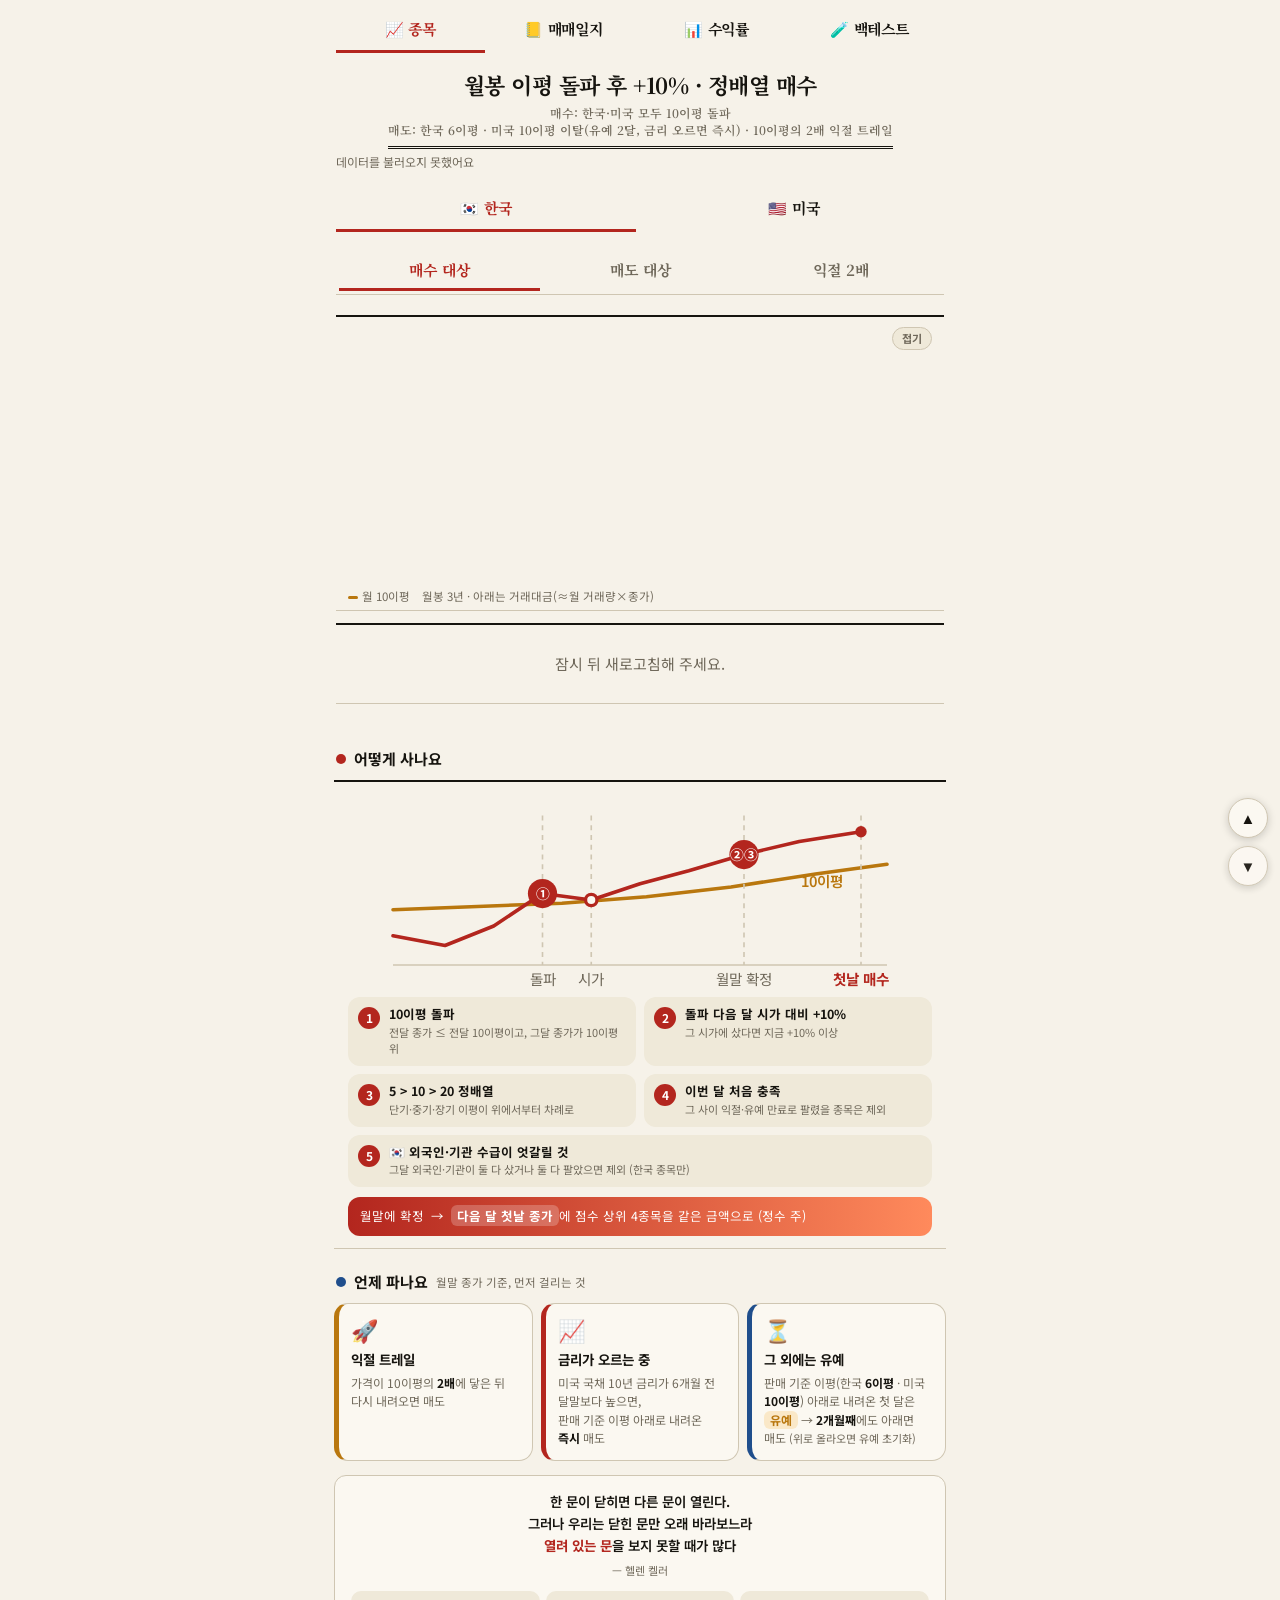
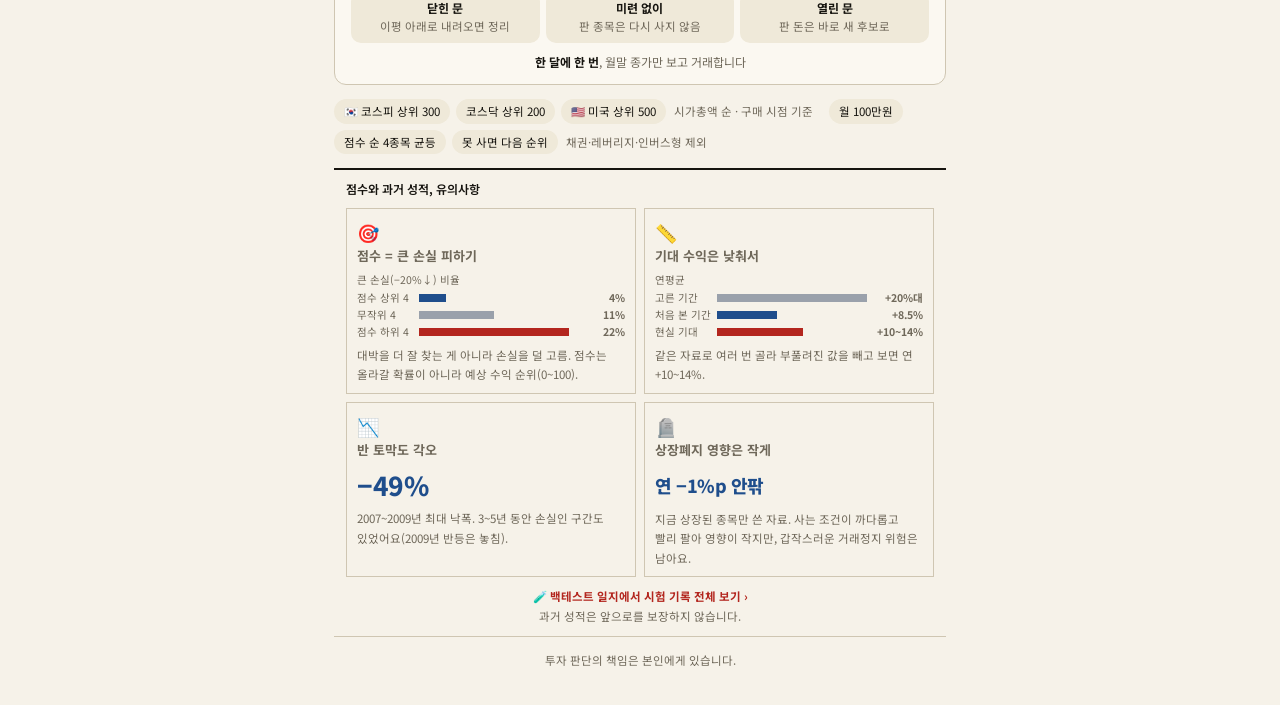
==== index.html @ d1744e48 "백테스트·일지 제목을 위 탭 줄과 아래 줄 사이 가운데로 Co-Authored-By: Claude Sonnet 5.5 <noreply@anthropic.com> Claude-Ses" ====
<!doctype html>
<html lang="ko">
<head>
<meta charset="utf-8">
<meta name="viewport" content="width=device-width,initial-scale=1">
<title>월봉 이평 돌파 후 +10%·정배열 매수 · 매수 10이평, 매도 한국 6이평/미국 10이평</title>
<meta name="description" content="한국·미국 주식: 월봉 10이평 돌파 후 돌파 다음 달 시가 대비 +10% 이상이고 5>10>20 정배열이면 매수, 판매 기준 이평(한국 6이평 · 미국 10이평) 아래 2개월째 매도">
<style>
:root{--ma:#f59e0b;--bg:#f6f7f9;--card:#fff;--fg:#1b1f24;--mut:#6b7280;--line:#e5e7eb;--seg:#e9ebef;--chip:#f0f1f3;--buy:#d9363e;--sell:#2563eb}
@media (prefers-color-scheme:dark){:root{--bg:#111418;--card:#1a1e24;--fg:#e8eaed;--mut:#9aa1ab;--line:#2a2f37;--seg:#22272e;--chip:#262b33;--buy:#ff6b6b;--sell:#6ea8ff}}
*{box-sizing:border-box}
body{margin:0;background:var(--bg);color:var(--fg);font:15px/1.45 -apple-system,"Apple SD Gothic Neo","Noto Sans KR","Malgun Gothic",sans-serif}
main{max-width:640px;margin:0 auto}
header{padding:16px 16px 8px}
h1{font-size:20px;margin:0}
.sub{color:var(--mut);font-size:12.5px;margin-top:4px}
.tabs{display:flex;gap:8px;padding:8px 16px}
.tab{flex:1;padding:10px;border:1px solid var(--line);background:var(--card);color:var(--fg);border-radius:10px;font:inherit;font-weight:600;cursor:pointer}
.tab.on{background:var(--fg);color:var(--bg);border-color:var(--fg)}
.navtabs{padding:8px 16px 0}.navtabs .tab{display:block;text-align:center;text-decoration:none}
.seg{display:flex;margin:8px 16px;background:var(--seg);border-radius:10px;padding:3px}
.seg button{flex:1;padding:8px;border:0;background:none;border-radius:8px;font:inherit;font-weight:600;color:var(--mut);cursor:pointer}
.seg button.on{background:var(--card)}
.seg button.on.b{color:var(--buy)}.seg button.on.s{color:var(--sell)}.seg button.on.t{color:#7c3aed}
.list{margin:8px 16px 16px;background:var(--card);border-radius:12px;overflow:hidden;border:1px solid var(--line)}
.row{display:grid;grid-template-columns:28px 1fr auto;gap:8px;padding:11px 12px;border-top:1px solid var(--line);align-items:center}
.score{display:inline-flex;align-items:center;justify-content:center;width:36px;height:36px;border-radius:50%;font-size:12px;font-weight:700;background:var(--chip);color:var(--mut)}
.score.hi,.score.md{background:var(--chip);color:var(--mut)}
.row:first-child{border-top:0}
.rk{color:var(--mut);font-size:13px;text-align:right}
.nm{font-weight:600;word-break:keep-all}
.cd{color:var(--mut);font-size:12px;font-weight:400;margin-left:4px}
.meta{color:var(--mut);font-size:12.5px}
.tag{font-size:11px;padding:1px 6px;border-radius:6px;background:var(--chip);color:var(--mut);margin-left:4px;font-weight:600}
.r{text-align:right;white-space:nowrap;display:flex;align-items:center;justify-content:flex-end;gap:10px}.r-v{text-align:right}     /* 가격·10이평 오른쪽에 점수 */
.px{font-weight:600}
.gap.b{color:var(--buy)}.gap.s{color:var(--sell)}
.msg{padding:28px 16px;text-align:center;color:var(--mut)}
.chartbox{position:sticky;top:0;z-index:5;background:var(--bg);padding:8px 16px 4px}
.chart{background:var(--card);border:1px solid var(--line);border-radius:12px;padding:10px 10px 6px}
.ch-h{display:flex;justify-content:space-between;align-items:baseline;gap:8px;padding:0 2px 6px}
.ch-n{font-weight:700;overflow:hidden;text-overflow:ellipsis;white-space:nowrap}
.ch-p{white-space:nowrap;font-weight:600}
.fold-b{font:inherit;font-size:11px;font-weight:700;color:var(--mut);background:var(--chip);border:1px solid var(--line);border-radius:999px;padding:2px 9px;cursor:pointer;white-space:nowrap;flex:none;align-self:center;line-height:1.5}
.chart.folded>:not(.ch-h){display:none!important}
.ch-l{display:flex;flex-wrap:wrap;gap:2px 12px;font-size:11.5px;color:var(--mut);padding:2px 2px 0}
.ch-l span{white-space:nowrap}
.ch-l i{display:inline-block;width:10px;height:3px;border-radius:2px;vertical-align:middle;margin-right:4px}
canvas{display:block;width:100%;height:230px}
#ctip{position:fixed;z-index:300;display:none;pointer-events:none;background:var(--card);color:var(--fg);border:1px solid var(--line);border-radius:10px;padding:8px 10px;font-size:12px;box-shadow:0 4px 16px rgba(0,0,0,.25);font-variant-numeric:tabular-nums}
#ctip table{border-collapse:collapse;margin-top:4px}
.cinfo{display:none;margin-top:6px;padding:6px 10px;background:var(--card);color:var(--fg);border:1px solid var(--line);border-radius:10px;font-size:12px;font-variant-numeric:tabular-nums}
.cinfo .ci-h{margin-bottom:3px}
.cinfo .ci-g{display:grid;grid-template-columns:1fr 1fr;gap:2px 14px}
.cinfo .ci-g>div{display:flex;justify-content:space-between;gap:6px;white-space:nowrap}
.cinfo .ci-g>div>span:first-child{color:var(--mut)}
#ctip td{padding:1px 0}
#ctip td:first-child{color:var(--mut);padding-right:14px}
#ctip td+td{text-align:right;padding-left:10px;white-space:nowrap}
.row{cursor:pointer}
.row.sel{background:var(--chip)}
footer{padding:0 16px 28px;color:var(--mut);font-size:12px;line-height:1.6}
a{color:inherit}

.jlink{display:flex;align-items:center;justify-content:space-between;margin:2px 0 12px;padding:11px 14px;border-radius:12px;background:var(--card);border:1px solid var(--line);font-weight:700;font-size:14px;text-decoration:none;color:var(--fg)}
.jlink:hover{background:var(--chip)}
.tag.yu{background:#fef3c7;color:#92400e}
@media(prefers-color-scheme:dark){.tag.yu{background:#3d2800;color:#fbbf24}}
/* 점수 설명(나무) */
.score{cursor:pointer}
#sc-modal{position:fixed;inset:0;background:rgba(0,0,0,.45);z-index:100;display:none;align-items:flex-end;justify-content:center}
#sc-modal.open{display:flex}
#sc-box{background:var(--card);border-radius:16px 16px 0 0;padding:18px 16px 30px;width:100%;max-width:680px;max-height:86vh;overflow-y:auto;color:var(--fg)}
#sc-box h2{margin:0 0 4px;font-size:16px}
.sc-sub{font-size:12px;color:var(--mut);margin-bottom:12px;line-height:1.5}
.tr-root{display:flex;align-items:center;gap:10px;padding:10px 12px;border-radius:10px;background:var(--chip);font-weight:700;font-size:14px}
.tr-root .big{font-size:22px}
.tr-kids{margin:0 0 0 14px;padding-left:12px;border-left:2px solid var(--line)}
.tr-node{position:relative;margin-top:8px}
.tr-node::before{content:"";position:absolute;left:-12px;top:18px;width:10px;border-top:2px solid var(--line)}
.tr-g>summary{list-style:none;display:grid;grid-template-columns:1fr 64px 62px;gap:8px;align-items:center;padding:8px 10px;border:1px solid var(--line);border-radius:9px;cursor:pointer;font-size:13px;font-weight:700}
.tr-g>summary::-webkit-details-marker{display:none}
.tr-g>summary .nm2{display:flex;align-items:center;min-width:0}
.tr-g>summary .nm2::before{content:"▸";margin-right:6px;color:var(--mut);flex:none}
.tr-g[open]>summary .nm2::before{content:"▾"}
.tr-base{display:grid;grid-template-columns:1fr auto;gap:8px;padding:8px 10px;border:1px dashed var(--line);border-radius:9px;font-size:13px}
.tr-f{display:grid;grid-template-columns:1fr 64px 62px;gap:8px;align-items:center;padding:5px 4px;font-size:12px}
.tr-f .fd{color:var(--mut);font-size:11px;grid-column:1/2}
.tr-f .fn{font-weight:600}
.tr-bar{height:8px;background:var(--chip);border-radius:4px;position:relative}
.tr-bar i{position:absolute;top:0;height:8px;border-radius:4px}
.tr-bar i.pos{background:var(--buy);left:50%}
.tr-bar i.neg{background:var(--sell);right:50%}
.tr-v{text-align:right;font-variant-numeric:tabular-nums;font-weight:700}
.tr-v.p{color:var(--buy)}.tr-v.n{color:var(--sell)}
.sc-note{font-size:11px;color:var(--mut);margin-top:14px;line-height:1.6}
#hint{font-size:12px;color:var(--mut);margin:0 6px 12px;line-height:1.5}

.inf{padding:6px 14px 34px}
.inf-h{font-size:15px;margin:22px 2px 10px;display:flex;align-items:center;gap:8px}
.inf-h em{font-style:normal;font-weight:400;font-size:11.5px;color:var(--mut)}
.inf-h .dot{width:10px;height:10px;border-radius:50%;display:inline-block}
.inf-h .dot.d1{background:var(--buy)}.inf-h .dot.d2{background:var(--sell)}
.inf-card{background:var(--card);border:1px solid var(--line);border-radius:16px;padding:14px 14px 12px}
.inf-svg{width:100%;max-width:520px;height:auto;display:block;margin:0 auto 6px}
.inf-svg .ax{stroke:var(--line);stroke-width:1}
.inf-svg .gd{stroke:var(--line);stroke-width:1;stroke-dasharray:3 3}
.inf-svg .ma{fill:none;stroke:var(--ma);stroke-width:2.2;stroke-linecap:round}
.inf-svg .px{fill:none;stroke:var(--buy);stroke-width:2.2;stroke-linecap:round;stroke-linejoin:round}
.inf-svg .mk{fill:var(--buy)}.inf-svg .mt{fill:#fff;font-size:8.5px;text-anchor:middle;font-weight:700}
.inf-svg .dt{fill:var(--card);stroke:var(--buy);stroke-width:2}.inf-svg .by{fill:var(--buy)}
.inf-svg .lb{fill:var(--mut);font-size:9px;text-anchor:middle}.inf-svg .lb.by2{fill:var(--buy);font-weight:700}
.inf-svg .lm{fill:var(--ma);font-size:9px;text-anchor:middle;font-weight:600}
.inf-steps{display:grid;grid-template-columns:minmax(0,1fr) minmax(0,1fr);gap:8px;margin-top:6px}
.inf-steps .inf-st{display:flex;gap:9px;align-items:flex-start;background:var(--chip);border-radius:12px;padding:9px 10px}
.inf-steps .inf-st b{flex:none;width:22px;height:22px;border-radius:50%;background:var(--buy);color:#fff;font-size:12px;display:flex;align-items:center;justify-content:center;margin-top:1px}
.inf-steps .inf-st strong{display:block;font-size:12.5px;line-height:1.35}
.inf-steps .inf-st span{display:block;font-size:11px;color:var(--mut);line-height:1.45;margin-top:2px}
.inf-go{margin-top:10px;background:linear-gradient(90deg,var(--buy),#ff8a5c);color:#fff;border-radius:12px;padding:10px 12px;font-size:12.5px;line-height:1.5}
.inf-go i{font-style:normal;margin:0 3px}.inf-go b{background:rgba(255,255,255,.22);border-radius:6px;padding:1px 6px}
.inf-sell{display:grid;grid-template-columns:minmax(0,1fr);gap:8px}
.inf-sell>*,.inf-steps>*{min-width:0}
.inf-sell .inf-sc{background:var(--card);border:1px solid var(--line);border-left-width:5px;border-radius:14px;padding:10px 12px 11px 12px;position:relative}
.inf-sell .inf-sc.c1{border-left-color:var(--ma)}.inf-sell .inf-sc.c2{border-left-color:var(--buy)}.inf-sell .inf-sc.c3{border-left-color:var(--sell)}
.inf-sell .inf-ic{position:absolute;right:12px;top:8px;font-size:22px;opacity:.9}
.inf-sell strong{font-size:13.5px}.inf-sell p{margin:4px 30px 0 0;font-size:12px;color:var(--mut);line-height:1.55}
.inf-sell p b{color:var(--fg)}.inf-sell small{font-size:11px}
.inf-y{display:inline-block;background:rgba(245,158,11,.18);color:var(--ma);border-radius:6px;padding:0 6px;font-weight:700}
.inf-chips{display:flex;flex-wrap:wrap;gap:6px;margin-top:14px}
.inf-chips span{background:var(--chip);border-radius:999px;padding:4px 10px;font-size:11.5px}
.inf-chips span.mut{background:none;color:var(--mut);padding-left:2px}
.inf-note{margin-top:14px;background:var(--card);border:1px solid var(--line);border-radius:12px;padding:10px 12px;font-size:12px;color:var(--mut)}
.nt-g{display:grid;grid-template-columns:repeat(2,minmax(0,1fr));gap:8px;margin-top:10px}
.nt-c{background:var(--bg);border:1px solid var(--line);padding:10px 10px 8px}
.nt-c strong{display:block;font-size:13px;margin:2px 0 6px}.nt-i{font-size:18px}
.nt-c p{margin:6px 0 0 !important;font-size:11px !important;line-height:1.55 !important;color:var(--mut)}
.nt-b span{display:block;font-size:10.5px;color:var(--mut);margin-bottom:3px}
.nt-r{display:grid;grid-template-columns:58px 1fr 52px;gap:4px;align-items:center;font-size:10.5px;margin:2px 0}
.nt-r em{font-style:normal;color:var(--mut);white-space:nowrap;overflow:hidden;text-overflow:ellipsis}.nt-r i{display:block;height:8px}.nt-r b{text-align:right;font-variant-numeric:tabular-nums;white-space:nowrap}
.nt-big{font-size:26px;font-weight:800;color:var(--sell);letter-spacing:-.5px;font-variant-numeric:tabular-nums}.nt-big.sm{font-size:18px;padding:6px 0}
.nt-f{text-align:center;font-size:11.5px !important;margin-top:10px !important}.nt-f a{color:var(--acc);font-weight:700;text-decoration:none}
@media(max-width:360px){.nt-g{grid-template-columns:minmax(0,1fr)}}
.inf-note .nt-h{font-weight:600;color:var(--fg)}.inf-note p{margin:8px 0 0;line-height:1.6}
.inf-foot{text-align:center;font-size:11.5px;color:var(--mut);margin:14px 0 0}
@media(min-width:560px){.inf-sell{grid-template-columns:repeat(3,minmax(0,1fr))}.inf-sell .inf-sc{padding-bottom:12px}.inf-sell .inf-ic{position:static;margin-bottom:2px;display:block}.inf-sell p{margin-right:0}}
.dq{margin:14px 0 4px;padding:14px 16px;border:1px solid var(--line);border-radius:12px;background:var(--card)}
.dq q{display:block;quotes:none;font-size:13.5px;line-height:1.65;color:var(--fg);font-weight:600;text-align:center;word-break:keep-all}
.dq q b{color:var(--buy)}
.dq .by{display:block;text-align:center;font-size:11px;color:var(--mut);margin-top:6px}
.dq .pts{display:grid;grid-template-columns:1fr 1fr 1fr;gap:6px;margin-top:12px}
.dq .pt{background:var(--chip);border-radius:10px;padding:8px 6px;text-align:center;font-size:11.5px;color:var(--mut);line-height:1.45}
.dq .pt b{display:block;color:var(--fg);font-size:12px;margin-bottom:2px}
.dq .mo{margin-top:10px;text-align:center;font-size:12px;color:var(--mut)}
.dq .mo b{color:var(--fg)}
</style>
<link rel="stylesheet" href="theme.css?v=1127k">
</head>
<body>
<main>
  <div class="tabs navtabs"><a class="tab on" href="index.html">📈 종목</a><a class="tab" id="tj" href="journal.html#log">📒 매매일지</a><a class="tab" id="tr" href="journal.html#ret">📊 수익률</a><a class="tab" href="backtest.html">🧪 백테스트</a></div>
  <header>
    <h1 class="one">월봉 이평 돌파 후 +10% · 정배열 매수<small style="display:block;white-space:normal;overflow-wrap:anywhere;font-size:12px;font-weight:600;color:var(--mut);margin-top:3px;letter-spacing:0">매수: 한국·미국 모두 10이평 돌파<br>매도: 한국 6이평 · 미국 10이평 이탈(유예 2달, 금리 오르면 즉시) · 10이평의 2배 익절 트레일</small></h1>
    <div class="sub" id="upd">불러오는 중…</div>
  </header>
  <div class="tabs">
    <button class="tab on" data-m="KR">🇰🇷 한국</button>
    <button class="tab" data-m="US">🇺🇸 미국</button>
  </div>
  <div class="seg">
    <button class="on b" data-s="매수" id="sb">매수 대상</button>
    <button data-s="매도" id="ss">매도 대상</button>
    <button data-s="익절" id="st">익절 2배</button>
  </div>
  <div class="hint" id="hint"></div>
  <div class="chartbox"><div class="chart">
    <div class="ch-h"><div class="ch-n" id="cn">&nbsp;</div><div class="ch-p" id="cp"></div><button type="button" class="fold-b" id="fold-b">접기</button></div>
    <canvas id="cv"></canvas>
    <div class="ch-l"><span><i style="background:var(--ma)"></i><span id="ma-lg">월 10이평</span></span><span id="ma-lg6" hidden><i style="background:#0ea5a4"></i>월 6이평(한국 판매 기준)</span><span>월봉 3년 · 아래는 거래대금(≈월 거래량×종가)</span></div>
  </div></div>
  <div class="list" id="L"><div class="msg">불러오는 중…</div></div>
  <section class="inf">
    <h2 class="inf-h"><span class="dot d1"></span>어떻게 사나요</h2>
    <div class="inf-card">
      <svg class="inf-svg" viewBox="0 0 320 120" role="img" aria-label="돌파 후 +10% 정배열 매수 예시 그림">
        <line x1="8" y1="104" x2="312" y2="104" class="ax"/>
        <polyline class="ma" points="8,70 60,68 112,66 164,62 216,56 268,48 312,42"/>
        <polyline class="px" points="8,86 40,92 70,80 100,60 130,64 160,54 190,46 224,36 258,28 296,22"/>
        <line x1="100" y1="12" x2="100" y2="104" class="gd"/><line x1="130" y1="12" x2="130" y2="104" class="gd"/><line x1="224" y1="12" x2="224" y2="104" class="gd"/><line x1="296" y1="12" x2="296" y2="104" class="gd"/>
        <circle cx="100" cy="60" r="9" class="mk"/><text x="100" y="63.5" class="mt">①</text>
        <circle cx="130" cy="64" r="3.5" class="dt"/><text x="130" y="116" class="lb">시가</text>
        <circle cx="224" cy="36" r="9" class="mk"/><text x="224" y="39.5" class="mt">②③</text>
        <circle cx="296" cy="22" r="3.5" class="by"/><text x="296" y="116" class="lb by2">첫날 매수</text>
        <text x="100" y="116" class="lb">돌파</text><text x="224" y="116" class="lb">월말 확정</text>
        <text x="272" y="56" class="lm">10이평</text>
      </svg>
      <div class="inf-steps">
        <div class="inf-st"><b>1</b><div><strong>10이평 돌파</strong><span>전달 종가 ≤ 전달 10이평이고, 그달 종가가 10이평 위</span></div></div>
        <div class="inf-st"><b>2</b><div><strong>돌파 다음 달 시가 대비 +10%</strong><span>그 시가에 샀다면 지금 +10% 이상</span></div></div>
        <div class="inf-st"><b>3</b><div><strong>5 &gt; 10 &gt; 20 정배열</strong><span>단기·중기·장기 이평이 위에서부터 차례로</span></div></div>
        <div class="inf-st"><b>4</b><div><strong>이번 달 처음 충족</strong><span>그 사이 익절·유예 만료로 팔렸을 종목은 제외</span></div></div>
        <div class="inf-st" style="grid-column:1/-1"><b>5</b><div><strong>🇰🇷 외국인·기관 수급이 엇갈릴 것</strong><span>그달 외국인·기관이 둘 다 샀거나 둘 다 팔았으면 제외 (한국 종목만)</span></div></div>
      </div>
      <div class="inf-go">월말에 확정 <i>→</i> <b>다음 달 첫날 종가</b>에 점수 상위 4종목을 같은 금액으로 (정수 주)</div>
    </div>
    <h2 class="inf-h"><span class="dot d2"></span>언제 파나요 <em>월말 종가 기준, 먼저 걸리는 것</em></h2>
    <div class="inf-sell">
      <div class="inf-sc c1"><div class="inf-ic">🚀</div><strong>익절 트레일</strong><p>가격이 10이평의 <b>2배</b>에 닿은 뒤 다시 내려오면 매도</p></div>
      <div class="inf-sc c2"><div class="inf-ic">📈</div><strong>금리가 오르는 중</strong><p>미국 국채 10년 금리가 6개월 전 달말보다 높으면,<br>판매 기준 이평 아래로 내려온 <b>즉시</b> 매도</p></div>
      <div class="inf-sc c3"><div class="inf-ic">⏳</div><strong>그 외에는 유예</strong><p>판매 기준 이평(한국 <b>6이평</b> · 미국 <b>10이평</b>) 아래로 내려온 첫 달은 <span class="inf-y">유예</span> → <b>2개월째</b>에도 아래면 매도 <small>(위로 올라오면 유예 초기화)</small></p></div>
    </div>
    <div class="dq"><q>한 문이 닫히면 다른 문이 열린다.<br>그러나 우리는 닫힌 문만 오래 바라보느라<br><b>열려 있는 문</b>을 보지 못할 때가 많다</q><span class="by">— 헬렌 켈러</span>
      <div class="pts"><div class="pt"><b>닫힌 문</b>이평 아래로 내려오면 정리</div><div class="pt"><b>미련 없이</b>판 종목은 다시 사지 않음</div><div class="pt"><b>열린 문</b>판 돈은 바로 새 후보로</div></div>
      <div class="mo"><b>한 달에 한 번</b>, 월말 종가만 보고 거래합니다</div></div>
    <div class="inf-chips">
      <span>🇰🇷 코스피 상위 300</span><span>코스닥 상위 200</span><span>🇺🇸 미국 상위 500</span><span class="mut">시가총액 순 · 구매 시점 기준</span>
      <span>월 100만원</span><span>점수 순 4종목 균등</span><span>못 사면 다음 순위</span><span class="mut">채권·레버리지·인버스형 제외</span>
    </div>
    <div class="inf-note"><div class="nt-h">점수와 과거 성적, 유의사항</div>
      <div class="nt-g">
        <div class="nt-c"><div class="nt-i">🎯</div><strong>점수 = 큰 손실 피하기</strong>
          <div class="nt-b"><span>큰 손실(−20%↓) 비율</span><div class="nt-r"><em>점수 상위 4</em><i style="width:18%;background:var(--sell)"></i><b>4%</b></div><div class="nt-r"><em>무작위 4</em><i style="width:50%;background:#9aa1ab"></i><b>11%</b></div><div class="nt-r"><em>점수 하위 4</em><i style="width:100%;background:var(--buy)"></i><b>22%</b></div></div>
          <p>대박을 더 잘 찾는 게 아니라 손실을 덜 고름. 점수는 올라갈 확률이 아니라 예상 수익 순위(0~100).</p></div>
        <div class="nt-c"><div class="nt-i">📏</div><strong>기대 수익은 낮춰서</strong>
          <div class="nt-b"><span>연평균</span><div class="nt-r"><em>고른 기간</em><i style="width:100%;background:#9aa1ab"></i><b>+20%대</b></div><div class="nt-r"><em>처음 본 기간</em><i style="width:40%;background:var(--sell)"></i><b>+8.5%</b></div><div class="nt-r"><em>현실 기대</em><i style="width:57%;background:var(--acc)"></i><b>+10~14%</b></div></div>
          <p>같은 자료로 여러 번 골라 부풀려진 값을 빼고 보면 연 +10~14%.</p></div>
        <div class="nt-c"><div class="nt-i">📉</div><strong>반 토막도 각오</strong>
          <div class="nt-big">−49%</div>
          <p>2007~2009년 최대 낙폭. 3~5년 동안 손실인 구간도 있었어요(2009년 반등은 놓침).</p></div>
        <div class="nt-c"><div class="nt-i">🪦</div><strong>상장폐지 영향은 작게</strong>
          <div class="nt-big sm">연 −1%p 안팎</div>
          <p>지금 상장된 종목만 쓴 자료. 사는 조건이 까다롭고 빨리 팔아 영향이 작지만, 갑작스러운 거래정지 위험은 남아요.</p></div>
      </div>
      <p class="nt-f"><a href="backtest.html">🧪 백테스트 일지에서 시험 기록 전체 보기 ›</a><br>과거 성적은 앞으로를 보장하지 않습니다.</p>
    </div>
    <p class="inf-foot">투자 판단의 책임은 본인에게 있습니다.</p>
  </section>
</main>
<div id="sc-modal"><div id="sc-box"><div id="sc-body"></div></div></div>
<script>
var API = 'https://script.google.com/macros/s/AKfycbwneUZ409vUCsLONb7sBwv7zeVeo0CGtxXfMsou-bAm6OOW4q4l1RGzQ89ZKVHQ2jyS/exec';
var DATA = null, M = 'KR', S = '매수', SEL = null, LIST = [];
try { if (/[?&]x=1(&|$)/.test(location.search)) localStorage.setItem('jx', '1'); else if (/[?&]x=0(&|$)/.test(location.search)) localStorage.removeItem('jx'); if (localStorage.getItem('jx') === '1') { document.getElementById('tj').href = 'journal.html?x=1#log'; document.getElementById('tr').href = 'journal.html?x=1#ret'; } } catch (e) {}
try { M = localStorage.getItem('m') || 'KR'; S = localStorage.getItem('s') || '매수'; } catch (e) {}

function esc(s) { return String(s).replace(/[&<>"]/g, function (c) { return { '&': '&amp;', '<': '&lt;', '>': '&gt;', '"': '&quot;' }[c]; }); }
function cap(r) {
  var c = +r['시총'];
  if (r['시총단위'] === '억원') return c >= 10000 ? (c / 10000).toFixed(1) + '조' : c.toLocaleString() + '억';
  return c >= 10000 ? (c / 10000).toFixed(2) + '조$' : c.toLocaleString() + '억$';
}
function px(r, kr) { return kr ? Math.round(r['최근종가']).toLocaleString() + '원' : '$' + (+r['최근종가']).toLocaleString('en-US', { minimumFractionDigits: 2, maximumFractionDigits: 2 }); }

function render() {
  document.querySelectorAll('.tab[data-m]').forEach(function (t) { t.classList.toggle('on', t.dataset.m === M); });
  var sb = document.getElementById('sb'), ss = document.getElementById('ss'), st = document.getElementById('st');
  sb.className = S === '매수' ? 'on b' : ''; ss.className = S === '매도' ? 'on s' : ''; st.className = S === '익절' ? 'on t' : '';
  if (!DATA) return;
  var kr = M === 'KR';
  var rows = DATA.rows.filter(function (r) { return kr ? r['시장'] !== 'US' : r['시장'] === 'US'; });
  var nb = 0, ns = 0, ny = 0, nt = 0;
  rows.forEach(function (r) { if (r['신호'] === '확인') nb++; else if (r['신호'] === '매도') ns++; else if (r['신호'] === '유예') ny++; else if (r['신호'] === '익절') nt++; });
  document.getElementById('hint').textContent = S === '매수'
    ? '월봉 10이평을 돌파한 뒤, 돌파 다음 달 시가보다 +10% 이상 올랐고 5>10>20 이평 정배열인 종목(이번 달 처음 조건을 채운 종목, 점수 높은 순). 이번 달 말에 확정되면 다음 달 첫날 종가에 삽니다.'
    : S === '익절'
    ? '월봉 종가가 10이평의 2배 이상까지 오른 종목(도달)과, 직전 달 2배 선 위에 있다가 이번 달 그 아래로 내려온 종목(하락). 산 종목이 2배 선에 한 번 닿은 뒤 처음 그 선 아래로 내려오면 월말에 익절 매도합니다(보유 기준 규칙을 시장 전체에 적용한 목록).'
    : '판매 기준 이평(한국 6이평 · 미국 10이평) 아래로 내려온 뒤 2개월째에도 아래면 매도(국채 10년 금리가 오르는 중이면 내려온 즉시 매도). 첫 달은 유예.';
  sb.textContent = '매수 대상 ' + nb; ss.textContent = '매도 대상 ' + ns + (ny ? ' · 유예 ' + ny : ''); st.textContent = '익절 2배 ' + nt;
  var day = '';
  rows.forEach(function (r) { if (String(r['기준일']) > day) day = String(r['기준일']); });
  document.getElementById('upd').textContent =
    (day ? '기준: ' + day + ' 종가' + (kr ? '' : ' (미국)') + ' · ' : '') + '매일 자동 갱신';
  var sel = rows.filter(function (r) { return (S === '매수' && r['신호'] === '확인') || (S === '매도' && (r['신호'] === '매도' || r['신호'] === '유예')) || (S === '익절' && r['신호'] === '익절'); })
                .sort(function (a, b) {
                  if (S === '익절') {                                                          // 하락(이번 달 말 익절 매도) 먼저, 그다음 10이평 대비 배율 큰 순
                    var ta = a['익절상태'] === '하락' ? 0 : 1, tb = b['익절상태'] === '하락' ? 0 : 1;
                    return ta !== tb ? ta - tb : (+b['배율']) - (+a['배율']);
                  }
                  if (S === '매수') {
                    var sa = a['점수'] != null && a['점수'] !== '' ? +a['점수'] : -1;
                    var sb = b['점수'] != null && b['점수'] !== '' ? +b['점수'] : -1;
                    return sb !== sa ? sb - sa : b['시총'] - a['시총'];
                  }
                  var ya = a['신호'] === '유예' ? 1 : 0, yb = b['신호'] === '유예' ? 1 : 0;
                  return ya !== yb ? ya - yb : b['시총'] - a['시총'];
                });
  var cls = S === '매수' ? 'b' : S === '익절' ? 'b' : 's';
  var h = sel.map(function (r, i) {
    var xs = (S === '매도' && +r['판매이평'] > 0), g = (r['최근종가'] / (xs ? r['판매이평'] : r['10이평']) - 1) * 100, gl = xs ? (r['시장'] === 'US' ? '10이평 ' : '6이평 ') : '10이평 ';   // 매도·유예 행은 판매 기준 이평(한국 6·미국 10) 대비
    var mk = r['시장'] === 'KOSPI' ? '코스피 · ' : r['시장'] === 'KOSDAQ' ? '코스닥 · ' : '';
    var tag = (r['종류'] && r['종류'] !== 'stock' ? '<span class="tag">' + esc(String(r['종류']).toUpperCase()) + '</span>' : '') +
              (r['신호'] === '유예' ? '<span class="tag yu">유예 1개월째</span>' : '') +
              (r['신호'] === '익절' ? (r['익절상태'] === '하락' ? '<span class="tag yu">2배 선 아래로 하락 · 이번 달 말 익절 매도</span>' : '<span class="tag">2배 도달 · 트레일 중</span>') : '') +
              (r['신호'] === '확인' && r['돌파월'] ? '<span class="tag">' + String(r['돌파월']).slice(0, 4) + '-' + String(r['돌파월']).slice(4) + ' 돌파</span>' : '');
    var sc = r['점수'] != null && r['점수'] !== '' ? +r['점수'] : null;
    var scHtml = S === '매수' && sc != null ? '<span class="score ' + (sc >= 70 ? 'hi' : sc >= 40 ? 'md' : '') + '">' + sc + '</span>' : '';
    return '<div class="row' + (SEL && SEL['코드'] === r['코드'] && SEL['시장'] === r['시장'] ? ' sel' : '') + '" data-i="' + i + '"><div class="rk">' + (i + 1) + '</div><div>' +
      '<div class="nm">' + esc(r['이름']) + '<span class="cd">' + esc(r['코드']) + '</span>' + tag + '</div>' +
      '<div class="meta">' + mk + '시총 ' + cap(r) + '</div></div>' +
      '<div class="r"><div class="r-v"><div class="px">' + px(r, kr) + '</div>' +
      '<div class="meta gap ' + cls + '">' + (S === '익절' ? '10이평의 ×' + (+r['배율']).toFixed(2) + (r['익절상태'] === '하락' ? ' (직전 달)' : '') : gl + (g > 0 ? '+' : '') + g.toFixed(1) + '%') + '</div></div>' + scHtml + '</div></div>';
  }).join('');
  LIST = sel;
  if (!SEL || !sel.some(function (r) { return r['코드'] === SEL['코드'] && r['시장'] === SEL['시장']; })) {
    SEL = sel[0] || null;
    h = h.replace('class="row" data-i="0"', 'class="row sel" data-i="0"');
  }
  document.getElementById('L').innerHTML = h || '<div class="msg">' + (S === '매수' ? '지금은 매수 조건(돌파 후 +10% · 정배열)을 채운 종목이 없어요.' : S === '익절' ? '지금은 10이평의 2배에 닿은 종목이 없어요. (시트(Apps Script)를 새 버전으로 배포하고 updateAll을 한 번 실행하면 이 탭이 채워져요.)' : '오늘은 ' + S + ' 대상이 없어요.') + '</div>';
  drawChart();
}

document.getElementById('L').onclick = function (e) {
  var row = e.target.closest('.row');
  if (!row) return;
  if (e.target.closest('.score')) { showScore(LIST[+row.dataset.i]); return; }
  SEL = LIST[+row.dataset.i];
  if (IFOLD) { IFOLD = false; foldApply(); }                                      // 품목을 누르면 접혀 있던 그래프도 다시 펼쳐서 보여 줌
  document.querySelectorAll('.row.sel').forEach(function (x) { x.classList.remove('sel'); });
  row.classList.add('sel');
  drawChart();
};
window.addEventListener('resize', function () { drawChart(); });

/* ───── 월봉 차트 (캔버스) ───── */
function css(v) { return getComputedStyle(document.documentElement).getPropertyValue(v).trim(); }
function fmtP(v, kr) {
  if (kr) return Math.round(v).toLocaleString();
  return v >= 1000 ? Math.round(v).toLocaleString() : v.toFixed(v >= 100 ? 1 : 2);
}
function drawChart() {
  var cv = document.getElementById('cv'), cn = document.getElementById('cn'), cp = document.getElementById('cp');
  var W = cv.clientWidth, H = cv.clientHeight, dpr = window.devicePixelRatio || 1;
  cv.width = W * dpr; cv.height = H * dpr;
  var g = cv.getContext('2d'); g.setTransform(dpr, 0, 0, dpr, 0, 0); g.clearRect(0, 0, W, H);
  var r = SEL;
  if (!r) { cn.textContent = '\u00a0'; cp.textContent = ''; return; }
  var kr = r['시장'] !== 'US';
  var ckey = r['시장'] + '|' + r['코드']; if (cv._key !== ckey) { cv._key = ckey; cv._hi = null; if (cv._info) cv._info.style.display = 'none'; }
  cn.innerHTML = esc(r['이름']) + ' <span class="cd">' + esc(r['코드']) + '</span>';
  var xs2 = (r['신호'] === '매도' || r['신호'] === '유예') && +r['판매이평'] > 0, gp = (r['최근종가'] / (xs2 ? r['판매이평'] : r['10이평']) - 1) * 100, gl2 = xs2 ? (r['시장'] === 'US' ? '10이평 ' : '6이평 ') : '10이평 ';
  cp.innerHTML = px(r, kr) + ' <span class="meta gap ' + (r['신호'] === '매수' || r['신호'] === '확인' ? 'b' : 's') + '">' + gl2 +
                 (gp > 0 ? '+' : '') + gp.toFixed(1) + '%</span>';
  var d = r['차트'];
  if (!d || !d.length) { g.fillStyle = css('--mut'); g.font = '13px sans-serif'; g.textAlign = 'center';
    g.fillText('차트 데이터 없음', W / 2, H / 2); return; }
  // 빈 시가·고가·저가는 종가로 메움
  d = d.map(function (x) {
    var c = +x[4], o = +x[1] || c;
    return [x[0], o, Math.max(+x[2] || 0, o, c), Math.min(+x[3] || Infinity, o, c), c, +x[5] || 0];
  });
  // 차트의 이동평균선: 한국은 6이평(판매 기준), 미국은 10이평. 익절 2배 선은 어디서나 10이평 기준
  var avgN = function (n) { return d.map(function (x, i) { if (i < n - 1) return null; var t = 0; for (var k = i - n + 1; k <= i; k++) t += d[k][4]; return t / n; }); };
  var ma10a = avgN(10), ma6a = kr ? avgN(6) : null;                                  // 10이평은 항상(매수 돌파·익절 기준), 한국은 6이평(판매 기준)도 같이
  var lg = document.getElementById('ma-lg'); if (lg) lg.textContent = kr ? '월 10이평(매수·익절)' + (S === '익절' ? ' · 점선 = 10이평의 2배' : '') : '월 10이평';
  var lg6 = document.getElementById('ma-lg6'); if (lg6) lg6.hidden = !kr;
  var N = Math.min(36, d.length), st = d.length - N, bars = d.slice(st), mas = ma10a.slice(st), mas10 = mas, mas6 = ma6a ? ma6a.slice(st) : null;
  var lo = Infinity, hi = -Infinity, vmax = 0;
  bars.forEach(function (x, i) {
    lo = Math.min(lo, x[3]); hi = Math.max(hi, x[2]); vmax = Math.max(vmax, x[5] * x[4]);      // 거래대금 ≈ 월 거래량 × 종가
    if (mas[i] != null) { lo = Math.min(lo, mas[i]); hi = Math.max(hi, mas[i]); } if (mas6 && mas6[i] != null) { lo = Math.min(lo, mas6[i]); hi = Math.max(hi, mas6[i]); } if (S === '익절' && mas10[i] != null) hi = Math.max(hi, mas10[i] * 2);
  });
  var padR = 48, plotW = W - padR, pH = H * 0.72, vTop = pH + 14, vH = H - vTop - 14;
  var pad = (hi - lo) * 0.06; lo -= pad; hi += pad;
  function y(v) { return 4 + (hi - v) / (hi - lo) * (pH - 8); }
  var step = plotW / N, bw = Math.max(1, step * 0.62);
  var up = css('--buy'), dn = css('--sell'), line = css('--line'), mut = css('--mut');
  // 가로 눈금 + 가격
  g.font = '10.5px -apple-system,sans-serif'; g.textAlign = 'left'; g.textBaseline = 'middle';
  for (var t = 0; t <= 3; t++) {
    var v = lo + (hi - lo) * (t + 0.5) / 4, yy = y(v);
    g.strokeStyle = line; g.lineWidth = 1; g.beginPath(); g.moveTo(0, yy); g.lineTo(plotW, yy); g.stroke();
    g.fillStyle = mut; g.fillText(fmtP(v, kr), plotW + 4, yy);
  }
  // 연도 표시(1월)
  g.textAlign = 'center'; g.textBaseline = 'alphabetic';
  bars.forEach(function (x, i) {
    if (String(x[0]).slice(4) === '01') {
      var xx = i * step + step / 2;
      g.strokeStyle = line; g.setLineDash([2, 3]); g.beginPath(); g.moveTo(xx, 0); g.lineTo(xx, H - 12); g.stroke(); g.setLineDash([]);
      g.fillStyle = mut; g.fillText(String(x[0]).slice(0, 4), xx, H - 1);
    }
  });
  // 가리킨 달 강조
  if (cv._hi != null && cv._hi >= 0 && cv._hi < N) { g.fillStyle = 'rgba(128,128,128,.16)'; g.fillRect(cv._hi * step, 0, step, H - 12); }
  // 캔들 + 거래대금
  bars.forEach(function (x, i) {
    var xx = i * step + step / 2, o = x[1], h = x[2], l = x[3], c = x[4], col = c >= o ? up : dn;
    g.strokeStyle = col; g.fillStyle = col; g.lineWidth = 1;
    g.beginPath(); g.moveTo(xx, y(h)); g.lineTo(xx, y(l)); g.stroke();
    var y1 = y(Math.max(o, c)), y2 = y(Math.min(o, c));
    g.fillRect(xx - bw / 2, y1, bw, Math.max(1, y2 - y1));
    if (vmax > 0) { var vh = x[5] * x[4] / vmax * vH; g.globalAlpha = 0.45; g.fillRect(xx - bw / 2, vTop + vH - vh, bw, vh); g.globalAlpha = 1; }
  });
  if (vmax > 0) { g.fillStyle = mut; g.font = '9.5px -apple-system,sans-serif'; g.textAlign = 'left'; g.textBaseline = 'middle'; g.fillText('거래대금', plotW + 4, vTop + 6); g.fillText(bigNum(vmax, !kr), plotW + 4, vTop + 19); }
  // 10이평 선
  g.strokeStyle = css('--ma'); g.lineWidth = 2; g.beginPath();
  var started = false;
  mas.forEach(function (m, i) {
    if (m == null) return;
    var xx = i * step + step / 2;
    if (!started) { g.moveTo(xx, y(m)); started = true; } else g.lineTo(xx, y(m));
  });
  g.stroke();
  if (mas6) {                                                                     // 한국: 판매 기준 6이평(청록)
    g.strokeStyle = '#0ea5a4'; g.lineWidth = 1.8; g.beginPath(); var st6 = false;
    mas6.forEach(function (m, i) { if (m == null) return; var xx = i * step + step / 2; if (!st6) { g.moveTo(xx, y(m)); st6 = true; } else g.lineTo(xx, y(m)); });
    g.stroke();
  }
  if (S === '익절') {                                                             // 익절 탭: 10이평의 2배 선(점선) — 종가가 이 선 위에 있다가 아래로 내려오면 익절 매도
    g.strokeStyle = '#7c3aed'; g.lineWidth = 1.5; g.setLineDash([5, 4]); g.beginPath(); started = false;
    mas10.forEach(function (m, i) { if (m == null) return; var xx = i * step + step / 2; if (!started) { g.moveTo(xx, y(m * 2)); started = true; } else g.lineTo(xx, y(m * 2)); });
    g.stroke(); g.setLineDash([]);
    var lastM = mas10[mas10.length - 1]; if (lastM != null) { g.fillStyle = '#7c3aed'; g.font = '10px -apple-system,sans-serif'; g.textAlign = 'left'; g.textBaseline = 'bottom'; g.fillText('2배 선', plotW + 4, y(lastM * 2) - 2); }
  }
  cv._g = { bars: bars, mas: mas, mas6: mas6, N: N, step: step, plotW: plotW, kr: kr };
  bindChart(cv);
}

/* ───── 월에 올리면(터치는 탭·좌우 드래그) 시가·고가·저가·종가·거래대금 ───── */
function bigNum(v, us) {                      // 거래대금: 한국 원(조·억·만), 미국 달러(B·M·K)
  if (!(v > 0)) return '-';
  if (us) return '$' + (v >= 1e9 ? (v / 1e9).toFixed(2) + 'B' : v >= 1e6 ? (v / 1e6).toFixed(1) + 'M' : v >= 1e3 ? (v / 1e3).toFixed(0) + 'K' : Math.round(v));
  if (v >= 1e12) return (v / 1e12).toFixed(2) + '조원';
  if (v >= 1e8) return Math.round(v / 1e8).toLocaleString() + '억원';
  return Math.round(v / 1e4).toLocaleString() + '만원';
}
var CTIP = null;
function hideTip() { var cv = document.getElementById('cv'); if (cv && cv._hi != null) { cv._hi = null; drawChart(); } }
function chartTip(cv, ev, i) {
  var G = cv._g, x = G.bars[i], prev = i > 0 ? G.bars[i - 1] : null, m = G.mas[i], kr = G.kr;
  var fm = function (v) { return kr ? Math.round(v).toLocaleString() + '원' : '$' + (+v).toLocaleString('en-US', { minimumFractionDigits: 2, maximumFractionDigits: 2 }); };
  var cc = function (v) { return '<span style="color:' + (v >= 0 ? 'var(--buy)' : 'var(--sell)') + '">' + (v >= 0 ? '+' : '') + (v * 100).toFixed(1) + '%</span>'; };
  var ym = String(x[0]), tags = [];
  if (!CTIP) { CTIP = true; document.addEventListener('pointerdown', function (e) { if (e.target.tagName !== 'CANVAS' && e.pointerType !== 'touch') hideTip(); }); }
  if (!cv._info) { cv._info = document.createElement('div'); cv._info.className = 'cinfo'; cv.insertAdjacentElement('afterend', cv._info); }       // 그래프를 가리지 않게 그래프 바로 아래 2열 칸에 표시(폰·PC 공통)
  var C2 = function (l, a, p) { return '<div><span>' + l + '</span><span>' + a + (p ? ' ' + p : '') + '</span></div>'; };
  cv._info.innerHTML = '<div class="ci-h"><b>' + ym.slice(0, 4) + '-' + ym.slice(4) + '</b></div><div class="ci-g">' +
    C2('시가', fm(x[1])) + C2('종가', '<b>' + fm(x[4]) + '</b>') + C2('고가', fm(x[2])) + C2('저가', fm(x[3])) +
    (prev ? C2('전월 대비', '', cc(x[4] / prev[4] - 1)) : '') + (x[5] > 0 ? C2('거래대금', '≈ ' + bigNum(x[5] * x[4], !kr)) : '') +
    (x[5] > 0 ? C2('거래량', Math.round(x[5]).toLocaleString() + '주') : '') +
    (G.mas6 && G.mas6[i] != null ? C2('6이평', fm(G.mas6[i]), cc(x[4] / G.mas6[i] - 1)) : '') +
    (m != null ? C2('10이평', fm(m), cc(x[4] / m - 1)) : '') + '</div>';
  cv._info.style.display = 'block';
}
/* 그래프 접기/열기: 오른쪽 위 버튼으로만 접고 열어요(그래프를 눌러도 접히지 않음). 접은 상태는 기억하지 않고 새로 열면 항상 펼쳐진 상태 */
var IFOLD = false;
function foldApply() { var c = document.querySelector('.chart'), b = document.getElementById('fold-b'); if (c) c.classList.toggle('folded', IFOLD); if (b) b.textContent = IFOLD ? '열기' : '접기'; }
document.addEventListener('click', function (e) {
  var b = e.target.closest && e.target.closest('#fold-b'); if (!b) return;
  e.stopPropagation(); IFOLD = !IFOLD;
  foldApply(); if (!IFOLD && typeof drawChart === 'function') drawChart();       // 펼칠 때 폭에 맞게 다시 그림
}, true);
foldApply();
function bindChart(cv) {
  if (cv._bound) return; cv._bound = true; cv.style.touchAction = 'pan-y';
  var move = function (ev) {
    var G = cv._g; if (!G) return;
    var r = cv.getBoundingClientRect(), x = ev.clientX - r.left;
    if (x < 0 || x > G.plotW) return;
    var i = Math.max(0, Math.min(G.N - 1, Math.floor(x / G.step)));
    if (cv._hi !== i) { cv._hi = i; drawChart(); }
    chartTip(cv, ev, i);
  };
  cv.addEventListener('pointermove', move);
  cv.addEventListener('pointerdown', move);
  cv.addEventListener('pointerleave', function (ev) { if (ev.pointerType === 'mouse') hideTip(); });
}



/* ───── 점수 설명: 기준값 + 지표별 가감 = 예측값 → 순위 → 점수 (나무) ───── */
var W = null;
fetch('tools/learn/result/weights.json').then(function (r) { return r.json(); }).then(function (w) { W = w; }).catch(function () {});
fetch('tools/learn/result/gbm.json').then(function (r) { if (!r.ok) throw 0; return r.json(); }).then(function (g) { G = g; }).catch(function () {});
/* ── 트리 점수 모델(gbm.json): 있으면 이것으로, 없으면 옛 선형 모델(weights.json)로 ── */
var G = null;
function gbmX(fv) { return G.feats.map(function (p) { var v = fv[p.f]; if (v == null || isNaN(v)) return p.m; return Math.min(p.hi, Math.max(p.lo, v)); }); }
function gbmEval(x) {
  var s = G.init;
  for (var i = 0; i < G.trees.length; i++) { var T = G.trees[i], nd = 0; while (T.f[nd] >= 0) nd = x[T.f[nd]] <= T.t[nd] ? T.l[nd] : T.r[nd]; s += T.v[nd]; }
  return s;
}
// 항목별 몫(샤플리): 기준 종목(지표 중앙값)에서 시작해 항목을 하나씩 실제 값으로 바꿀 때 점수가 오른 만큼을, 바꾸는 순서를 섞어 평균. 합 = 최종 − 기준
function gbmShapley(x0) {
  var n = G.feats.length, ref = G.feats.map(function (p) { return p.med != null ? p.med : p.m; }), P = 300, idx = [], seed = 12345, phiS = [], phiR = [], i, k;
  for (i = 0; i < n; i++) { idx.push(i); phiS.push(0); phiR.push(0); }
  var rnd = function () { seed = (seed * 1664525 + 1013904223) % 4294967296; return seed / 4294967296; };
  for (var t = 0; t < P; t++) {
    for (i = n - 1; i > 0; i--) { k = Math.floor(rnd() * (i + 1)); var tmp = idx[i]; idx[i] = idx[k]; idx[k] = tmp; }
    var cur = ref.slice(), r = G.base, sc = rawToScore(r);
    for (i = 0; i < n; i++) {
      var j = idx[i]; if (x0[j] === cur[j]) continue;
      cur[j] = x0[j]; var r2 = gbmEval(cur), sc2 = rawToScore(r2);
      phiR[j] += r2 - r; phiS[j] += sc2 - sc; r = r2; sc = sc2;
    }
  }
  return { pts: phiS.map(function (v) { return v / P; }), raw: phiR.map(function (v) { return v / P; }) };
}
function gbmExplain(fv, light) {
  var x = gbmX(fv), raw = gbmEval(x), out = { raw: raw, score: Math.round(rawToScore(raw)), base: rawToScore(G.base), b: G.base, items: [] };
  if (light) return out;
  var sh = gbmShapley(x);
  G.feats.forEach(function (p, i) { out.items.push({ f: p.f, v: fv[p.f] == null || isNaN(fv[p.f]) ? p.m : fv[p.f], contrib: sh.raw[i], pts: sh.pts[i] }); });
  return out;
}


var GROUPS = [
  ['추세·이평선', ['gap', 'gap_prev', 'slope1', 'slope3', 'slope6', 'ma10_ma24', 'c_ma12', 'c_ma60', 'ma_up6', 'above24', 'cross24', 'below', 'prev_fail']],
  ['가격 모멘텀·위치', ['ret1', 'ret3', 'ret12', 'up6', 'high24', 'dd36', 'hi12_break']],
  ['이번 달 캔들 모양', ['body', 'upwick', 'lowwick', 'range', 'close_pos']],
  ['거래량·거래대금', ['vol', 'vol3', 'vol_max36', 'turn']],
  ['변동성', ['volat12']],
  ['시장·종목 구분', ['us', 'etf', 'idx_above', 'idx_slope', 'idx_ret12']]
];
var FD = {
  gap: '최근 종가가 10이평보다 얼마나 위인지', gap_prev: '전달 종가가 전달 10이평 대비 어디였는지', slope1: '10이평의 1개월 기울기', slope3: '10이평의 3개월 기울기',
  slope6: '10이평의 6개월 기울기', ma10_ma24: '10이평 ÷ 24이평', c_ma12: '종가 ÷ 12이평', c_ma60: '종가 ÷ 60이평(데이터 짧으면 12이평)',
  ma_up6: '최근 6개월 중 10이평이 오른 달', above24: '최근 24개월 중 종가가 10이평 위였던 비율', cross24: '최근 24개월 이평 교차 횟수',
  below: '직전까지 10이평 아래였던 연속 개월', prev_fail: '최근 3년 돌파 후 3개월 안에 깨진 횟수',
  ret1: '최근 1개월 수익률', ret3: '최근 3개월 수익률', ret12: '최근 12개월 수익률', up6: '최근 6개월 중 오른 달',
  high24: '24개월 고점 대비', dd36: '36개월 최고점 대비 낙폭', hi12_break: '12개월 신고가 돌파 여부',
  body: '캔들 몸통(시가→종가)', upwick: '윗꼬리 비율', lowwick: '아랫꼬리 비율', range: '고가-저가 변동폭', close_pos: '고저 범위 중 종가 위치',
  vol: '이번 달 거래량 ÷ 최근 12개월 평균', vol3: '최근 3개월 ÷ 그 전 거래량', vol_max36: '이번 달 거래량 ÷ 36개월 최대', turn: '월 거래대금 크기',
  volat12: '최근 12개월 월간 변동성', us: '미국 종목 여부', etf: 'ETF·ETN 여부',
  idx_above: '시장 지수가 10이평 위인지', idx_slope: '시장 지수 이평 기울기', idx_ret12: '시장 지수 12개월 수익'
};
var FN = {
  gap: '이평 대비 위치', gap_prev: '전달 이평 대비', slope1: '이평 기울기(1개월)', slope3: '이평 기울기(3개월)', slope6: '이평 기울기(6개월)',
  ma10_ma24: '10이평/24이평', c_ma12: '12이평 대비 종가', c_ma60: '60이평 대비 종가', ma_up6: '이평 상승 개월', above24: '이평 위 비율(24개월)',
  cross24: '이평 교차 횟수', below: '이평 아래 연속', prev_fail: '돌파 실패 횟수', ret1: '1개월 수익률', ret3: '3개월 수익률', ret12: '12개월 수익률',
  up6: '6개월 중 상승 달', high24: '24개월 고점 대비', dd36: '36개월 최고점 낙폭', hi12_break: '12개월 신고가', body: '캔들 몸통', upwick: '윗꼬리',
  lowwick: '아랫꼬리', range: '변동폭', close_pos: '종가 위치', vol: '거래량 변화', vol3: '단기 거래량', vol_max36: '최대 거래량 대비',
  turn: '거래대금 크기', volat12: '12개월 변동성', us: '미국 종목', etf: 'ETF 여부', idx_above: '지수 이평 위', idx_slope: '지수 기울기', idx_ret12: '지수 12개월 수익'
};
function avg_(a) { var t = 0; a.forEach(function (x) { t += x; }); return t / a.length; }

// 시트(Apps Script)의 scoreMonthly_와 같은 식. d = 차트 [[ym, 시, 고, 저, 종, 거래량]...]
function featsOf(d, r) {
  var mon = d.map(function (x) { var e = function (v) { return v === '' || v == null ? null : +v; };
    return { open: e(x[1]), high: e(x[2]), low: e(x[3]), close: +x[4], vol: +x[5] || 0 }; });
  var n = mon.length; if (n < 25) return null;
  var c = mon.map(function (x) { return x.close; });
  var ma = c.map(function (x, i) { return i >= 9 ? avg_(c.slice(i - 9, i + 1)) : null; });
  var above = c.map(function (x, i) { return ma[i] == null ? null : x > ma[i]; });
  var i = n - 1, v = mon.map(function (x) { return x.vol || 0; });
  var vAvg = avg_(v.slice(i - 12, i)) || 1;
  var v3 = avg_(v.slice(i - 2, i + 1)), v12 = avg_(v.slice(i - 14, i - 2)) || 1;
  var hi24 = Math.max.apply(null, mon.slice(i - 24, i).map(function (x) { return x.high; }));
  var hi36 = Math.max.apply(null, mon.slice(Math.max(0, i - 36), i).map(function (x) { return x.high; }));
  var lr = []; for (var k = i - 11; k <= i; k++) lr.push(Math.log(c[k] / c[k - 1]));
  var mm = avg_(lr), volat = Math.sqrt(lr.reduce(function (t, x) { return t + (x - mm) * (x - mm); }, 0) / 12);
  var ma12 = avg_(c.slice(i - 11, i + 1)), ma24 = avg_(c.slice(i - 23, i + 1));
  var ma60 = n >= 60 ? avg_(c.slice(i - 59, i + 1)) : ma12;
  var last = mon[i];
  var cross = 0, ab = 0, below = 0;
  for (var k = i - 24; k < i; k++) { if (above[k] !== above[k - 1]) cross++; if (above[k]) ab++; }
  for (var k = i - 1; k >= 0 && above[k] === false; k--) below++;
  var hl = (last.high - last.low) || 1, up = 0, mu = 0;
  for (var k = i - 5; k <= i; k++) { if (c[k] > c[k - 1]) up++; if (ma[k] > ma[k - 1]) mu++; }
  var pf = 0;
  for (var k = Math.max(11, i - 36); k < i - 1; k++)
    if (c[k - 1] <= ma[k - 1] && c[k] > ma[k]) { for (var j = k + 1; j <= Math.min(k + 3, i - 1); j++) if (!above[j]) { pf++; break; } }
  return {
    gap: c[i] / ma[i] - 1, slope1: ma[i] / ma[i - 1] - 1, slope3: ma[i] / ma[i - 3] - 1,
    cross24: cross, below: below, above24: ab / 24, c_ma12: c[i] / ma12 - 1, ma10_ma24: ma[i] / ma24 - 1,
    vol: Math.log((last.vol + 1) / (vAvg + 1)), vol3: Math.log((v3 + 1) / (v12 + 1)),
    body: (c[i] - last.open) / last.open, upwick: (last.high - Math.max(last.open, c[i])) / hl,
    lowwick: (Math.min(last.open, c[i]) - last.low) / hl, range: hl / last.open,
    ret1: c[i] / c[i - 1] - 1, ret3: c[i] / c[i - 3] - 1, ret12: c[i] / c[i - 12] - 1,
    high24: c[i] / hi24 - 1, dd36: c[i] / hi36 - 1, volat12: volat,
    idx_above: 0, idx_slope: 0, idx_ret12: 0,
    us: r['시장'] === 'US' ? 1 : 0, etf: r['종류'] === 'stock' ? 0 : 1,
    turn: Math.log10(avg_(v.slice(i - 12, i)) * c[i] + 1), up6: up, slope6: ma[i] / ma[i - 6] - 1,
    c_ma60: c[i] / ma60 - 1, hi12_break: c[i] >= Math.max.apply(null, mon.slice(i - 12, i).map(function (x) { return x.high; })) ? 1 : 0,
    vol_max36: last.vol / (Math.max.apply(null, v.slice(Math.max(0, i - 36), i)) || 1),
    prev_fail: pf, ma_up6: mu, close_pos: (c[i] - last.low) / hl, gap_prev: c[i - 1] / ma[i - 1] - 1
  };
}
// 예측값 → 점수(0~100): 시트와 같은 표(pct)로 바꿈
function rawToScore(raw) {
  var pct = G ? G.pct : W.pct, lo = 0, hi = pct.length - 1;
  while (lo < hi) { var mid = (lo + hi) >> 1; if (pct[mid] < raw) lo = mid + 1; else hi = mid; }
  return lo / (pct.length - 1) * 100;
}
// 항목별 "점수 몫": 기준값에서 시작해 항목을 하나씩 더할 때 점수가 오른 만큼을, 더하는 순서를 1500번 섞어 평균냄(샤플리 값).
// 어떤 순서로 더해도 합은 (최종 점수 - 기준 점수)가 되고, 순서에 따른 유불리가 없음
function shapleyPoints(contribs, b) {
  var n = contribs.length, phi = [], P = 1500, idx = [], seed = 12345, i, k;
  for (i = 0; i < n; i++) { phi.push(0); idx.push(i); }
  var rnd = function () { seed = (seed * 1664525 + 1013904223) % 4294967296; return seed / 4294967296; };
  for (var t = 0; t < P; t++) {
    for (i = n - 1; i > 0; i--) { k = Math.floor(rnd() * (i + 1)); var tmp = idx[i]; idx[i] = idx[k]; idx[k] = tmp; }
    var r = b, prev = rawToScore(b);
    for (i = 0; i < n; i++) { r += contribs[idx[i]]; var cur = rawToScore(r); phi[idx[i]] += cur - prev; prev = cur; }
  }
  return phi.map(function (x) { return x / P; });
}
// 지표별 가감과 최종 점수
function explain(r) {
  if ((!W && !G) || !r['차트'] || !r['차트'].length) return null;
  var ch = r['돌파월'] ? r['차트'].filter(function (x) { return +x[0] <= +r['돌파월']; }) : r['차트'];   // 돌파 후 +10%·정배열 후보의 점수는 돌파한 달 시점 값
  var f = featsOf(ch, r); if (!f) return null;
  if (G) return gbmExplain(f, false);
  var raw = W.b, items = [];
  W.feats.forEach(function (w) {
    var v = f[w.f]; if (v == null || isNaN(v)) v = w.m;
    var cl = Math.min(w.hi, Math.max(w.lo, v)), contrib = (cl - w.m) / w.sd * w.w;
    raw += contrib; items.push({ f: w.f, v: v, contrib: contrib });
  });
  var pts = shapleyPoints(items.map(function (x) { return x.contrib; }), W.b);
  items.forEach(function (x, i) { x.pts = pts[i]; });
  return { raw: raw, score: Math.round(rawToScore(raw)), base: rawToScore(W.b), items: items, b: W.b };
}
function fmtV(f, v) {
  var P = function (x, dg) { return (x > 0 ? '+' : '') + (x * 100).toFixed(dg == null ? 1 : dg) + '%'; };
  if (f === 'us' || f === 'etf' || f === 'hi12_break') return v ? '예' : '아니오';
  if (f.indexOf('idx_') === 0) return '반영 안 함';
  if (f === 'cross24' || f === 'prev_fail') return v + '회';
  if (f === 'below' || f === 'up6' || f === 'ma_up6') return v + '개월';
  if (f === 'above24' || f === 'upwick' || f === 'lowwick' || f === 'close_pos' || f === 'vol_max36') return (v * 100).toFixed(0) + '%';
  if (f === 'vol' || f === 'vol3') return '×' + Math.exp(v).toFixed(2);
  if (f === 'turn') return '10^' + v.toFixed(1);
  return P(v);
}
function sgn(x) { return (x > 0 ? '+' : x < 0 ? '−' : '') + Math.abs(x * 100).toFixed(1); }
function sp(x) { return (x > 0.05 ? '+' : x < -0.05 ? '−' : '') + Math.abs(x).toFixed(1) + '점'; }

function showScore(r) {
  var body = document.getElementById('sc-body'), modal = document.getElementById('sc-modal');
  var e = explain(r);
  if (!e) {
    body.innerHTML = '<h2>' + esc(r['이름']) + ' 점수</h2><div class="sc-sub">' + (W ? '이 종목은 월봉 데이터가 부족해 설명을 만들 수 없어요.' : '점수 모델을 아직 불러오지 못했어요. 잠시 뒤 다시 눌러 주세요.') + '</div>';
    modal.classList.add('open'); return;
  }
  var byF = {}; e.items.forEach(function (x) { byF[x.f] = x; });
  var gs = GROUPS.map(function (g) {
    var its = g[1].map(function (k) { return byF[k]; }).filter(Boolean).sort(function (a, b) { return Math.abs(b.pts) - Math.abs(a.pts); });
    return { n: g[0], items: its, sum: its.reduce(function (t, x) { return t + x.pts; }, 0), rsum: its.reduce(function (t, x) { return t + x.contrib; }, 0) };
  }).sort(function (a, b) { return Math.abs(b.sum) - Math.abs(a.sum); });
  var maxG = Math.max.apply(null, gs.map(function (g) { return Math.abs(g.sum); })) || 1;
  var maxF = Math.max.apply(null, e.items.map(function (x) { return Math.abs(x.pts); })) || 1;
  var bar = function (x, m) { var w = Math.min(50, Math.abs(x) / m * 50); return '<div class="tr-bar"><i class="' + (x >= 0 ? 'pos' : 'neg') + '" style="width:' + w + '%"></i></div>'; };
  var total = e.score - Math.round(e.base);
  var h = '<h2>' + esc(r['이름']) + ' · ' + e.score + '점은 왜?</h2>'
    + '<div class="sc-sub" style="color:var(--fg);background:var(--chip);border-radius:8px;padding:8px 10px"><b>참고용입니다.</b> 점수는 돌파한 달 시점의 "예상 수익의 순위"이며 올라갈 확률이 아닙니다. 과거 시험에서 점수 상위를 고른 결과가 무작위와 뚜렷하게 구분되지 않는 경우가 많았고(시장·기간에 따라 다름), 상장폐지 종목이 빠진 자료라 과거 성적이 유리하게 나왔을 수 있으며 앞으로를 보장하지 않습니다.</div><div class="sc-sub">평범한 신호의 점수(기준)에서 시작해, 항목마다 점수를 올리고 내려서 최종 점수가 됩니다. 아래 숫자가 <b>그 항목이 점수를 몇 점 올리거나 내렸는지</b>예요. 항목을 눌러 펼쳐 보세요.</div>'
    + '<div class="tr-root"><span class="big">' + e.score + '점</span><span>= 기본점수 ' + Math.round(e.base) + '점 ' + (total >= 0 ? '+ ' : '− ') + Math.abs(total) + '점<br><span class="meta">학습 때 신호 중 상위 ' + Math.max(1, 100 - e.score) + '%</span></span></div>'
    + '<div class="tr-kids">'
    + '<div class="tr-node"><div class="tr-base"><span><b>기본점수</b> <span class="meta">(평균적인 매수 신호, 예측 수익 ' + sgn(e.b) + '%)</span></span><b>' + Math.round(e.base) + '점</b></div></div>';
  gs.forEach(function (g, gi) {
    h += '<div class="tr-node"><details class="tr-g"' + (gi < 2 ? ' open' : '') + '><summary><span class="nm2">' + g.n + '</span>' + bar(g.sum, maxG)
      + '<span class="tr-v ' + (g.sum >= 0 ? 'p' : 'n') + '">' + sp(g.sum) + '</span></summary><div class="tr-kids">';
    g.items.forEach(function (x) {
      h += '<div class="tr-node"><div class="tr-f"><div><div class="fn">' + FN[x.f] + ' <span class="meta">' + fmtV(x.f, x.v) + '</span></div><div class="fd">' + FD[x.f] + '</div></div>'
        + bar(x.pts, maxF) + '<span class="tr-v ' + (x.pts >= 0 ? 'p' : 'n') + '">' + sp(x.pts) + '</span></div></div>';
    });
    h += '</div></details></div>';
  });
  h += '</div><div class="sc-note">각 항목의 점수는 "그 항목을 더하는 순서를 모두 평균낸 몫"이라 어떤 순서로 더해도 합이 같습니다. 합은 최종 점수 − 기본점수(' + total + '점)이고, 소수점 반올림 때문에 ±1점 차이가 날 수 있어요. 점수는 중간 구간에서는 예측 수익 1%p에 약 4~5점이 움직이고 양 끝(0·100점 근처)에서는 거의 안 움직입니다.<br>'
    + '시장 지수 관련 3개 항목은 현재 사이트 점수 계산에서 0으로 처리됩니다. 과거 성과 기반 모델의 참고용 점수이며 수익을 보장하지 않습니다.</div>';
  if (r['점수'] !== '' && r['점수'] != null && +r['점수'] !== e.score)
    h += '<div class="sc-note">※ 시트 점수는 ' + r['점수'] + '점입니다. 시트가 아직 예전 방식으로 차트를 보내고 있어 계산 구간이 조금 달라 ' + Math.abs(+r['점수'] - e.score) + '점 차이가 납니다(시트 갱신 후 일치).</div>';
  body.innerHTML = h; modal.classList.add('open');
}
document.getElementById('sc-modal').onclick = function (ev) { if (ev.target === this) this.classList.remove('open'); };

document.querySelectorAll('.tab[data-m]').forEach(function (t) {
  t.onclick = function () { M = t.dataset.m; try { localStorage.setItem('m', M); } catch (e) {} render(); };
});
document.querySelectorAll('.seg button').forEach(function (b) {
  b.onclick = function () { S = b.dataset.s; try { localStorage.setItem('s', S); } catch (e) {} render(); };
});
// 지난번에 받은 데이터를 먼저 보여 주고(즉시), 새 데이터는 뒤에서 받아 바꿈
var cached = false;
try { var c0 = JSON.parse(localStorage.getItem('dataCache') || 'null'); if (c0 && c0.rows) { DATA = c0; cached = true; } } catch (e) {}
render();
if (cached) document.getElementById('upd').textContent += ' · 새 데이터 확인 중…';
fetch(API).then(function (r) { return r.json(); }).then(function (d) {
  DATA = d; render();
  try { localStorage.setItem('dataCache', JSON.stringify(d)); } catch (e) {}
}).catch(function () {
  if (cached) { render(); document.getElementById('upd').textContent += ' (새로고침 실패, 지난 데이터)'; return; }
  document.getElementById('upd').textContent = '데이터를 불러오지 못했어요';
  document.getElementById('L').innerHTML = '<div class="msg">잠시 뒤 새로고침해 주세요.</div>';
});
</script>
<script src="tidy.js"></script>
<script src="fab.js?v=1127k"></script>
</body>
</html>
---- theme.css ----
/* D. 신문·금융지 — 아이보리 종이, 명조 제목, 가는 괄선, 빨강 포인트, 직각 */
@import url('https://fonts.googleapis.com/css2?family=Noto+Serif+KR:wght@500;700&family=Noto+Sans+KR:wght@400;500;700&display=swap');
:root{--bg:#f6f2e9;--card:#fbf8f1;--fg:#16140f;--mut:#6f685a;--line:#cfc6b2;--seg:#ece5d3;--chip:#efe9d9;--buy:#b3261e;--sell:#1f4e8c;--ma:#b9770e;--acc:#b3261e}
@media (prefers-color-scheme:dark){:root{--bg:#1a1814;--card:#221f1a;--fg:#efe8d8;--mut:#a89f8b;--line:#3b362c;--seg:#2a261f;--chip:#2d2921;--buy:#ff7a6e;--sell:#7db1ee;--ma:#e5a84a;--acc:#ff7a6e}}
body{font-family:'Noto Sans KR',sans-serif !important;background:var(--bg) !important}
h1,.sec-title,.rc-t,.st-t,.my-t,.ch-n,.rc-g{font-family:'Noto Serif KR',serif !important;font-weight:700;letter-spacing:-.2px}
h1{font-size:24px;border-bottom:3px double var(--fg);padding-bottom:8px}
.nav,.amt-card,.my-card,#start-card,#cum-card,#yr-card,#ret-card,#mt-card,#sum-card,#hold-panel,#sold-list,#chart-box,.chart,.list,.jf-c,.jf-tl,.inf-card,.inf-note,.jlink,.jf{border:none !important;border-top:2px solid var(--fg) !important;border-bottom:1px solid var(--line) !important;border-radius:0 !important;box-shadow:none !important;background:transparent !important}
.tab,.ntab,.yr-btn,.mo-btn,.my-seg button,.mt-tabs button,.sd-btn,.seg button{border:none !important;border-bottom:2px solid transparent !important;border-radius:0 !important;background:transparent !important;font-family:'Noto Serif KR',serif;font-weight:700}
.seg{background:transparent !important;border-bottom:1px solid var(--line) !important;border-radius:0 !important}
.tab.on,.ntab.on,.yr-btn.sel,.mo-btn.sel,.sd-btn.sel,.mt-tabs button.on,.seg button.on{background:transparent !important;color:var(--acc) !important;border-bottom:3px solid var(--acc) !important}
input,select,textarea{border:none !important;border-bottom:1.5px solid var(--fg) !important;border-radius:0 !important;background:transparent !important}
.my-add{background:var(--fg) !important;color:var(--bg) !important;border:none !important;border-radius:0 !important}
/* 태그는 박스 없이 그냥 글씨 */
.tag,.tag.yu,.rtag,.rtag.tp{background:transparent !important;border:none !important;border-radius:0 !important;padding:0 !important;box-shadow:none !important}
.tag.yu,.rtag.tp{color:#1f4e8c !important}
@media (prefers-color-scheme:dark){.tag.yu,.rtag.tp{color:#7db1ee !important}}
/* 연·월 버튼 칸 맞춤: 같은 폭 6칸 */
.yr-row,.mo-row{display:grid !important;grid-template-columns:repeat(6,1fr);gap:4px 0 !important}
.yr-btn,.mo-btn{text-align:center;padding-left:0 !important;padding-right:0 !important;white-space:nowrap;font-variant-numeric:tabular-nums}
.mo-btn.plan{grid-column:span 2}
/* 글씨 정리: 단어 단위 줄바꿈, 설명 글은 작고 느슨하게 */
body{word-break:keep-all;overflow-wrap:break-word}
.amt-note,.st-note,.mt-note,.jf p,.jf-foot,.inf-note p,.inf-foot,.hint,.jf-step span{font-size:11.5px !important;line-height:1.7 !important;color:var(--mut)}
h1.one{font-size:clamp(14px,5.2vw,22px);white-space:nowrap;letter-spacing:-.5px}
h1.one{display:table;margin-left:auto;margin-right:auto;text-align:center}
#pg-title{display:block;text-align:center}
.sub{font-size:12px}
.subtabs button{white-space:nowrap;font-size:13px !important;padding-left:0;padding-right:0}
.sub>div{white-space:nowrap;font-size:clamp(9.5px,2.85vw,12px)}
.sub>div{text-align:center}
.sd-s .c2{text-align:right}.sd-s .c3{white-space:nowrap}.sd-s .c4{overflow:hidden;text-overflow:ellipsis}
.navtabs{gap:4px !important}.navtabs .tab,.navtabs .ntab{white-space:nowrap;font-size:clamp(11px,3.3vw,15px) !important;letter-spacing:-.3px;padding-left:1px !important;padding-right:1px !important;flex:1;min-width:0}
/* 맨 위 탭 줄(종목·매매일지·수익률·백테스트): 스크롤해도 화면 맨 위에 고정 */
.navtabs{position:sticky;top:0;z-index:40;background:var(--bg) !important}
div.navtabs:not(.tabs){margin:-16px -16px 12px !important;padding:10px 16px 0 !important;border-bottom:1px solid var(--line)}
#fab-ud{position:fixed;right:12px;z-index:45;display:flex;flex-direction:column;gap:8px}
#fab-ud button{width:40px;height:40px;border-radius:50%;border:1px solid var(--line);background:var(--card);color:var(--fg);font-size:15px;line-height:1;box-shadow:0 2px 8px rgba(0,0,0,.18);opacity:.92;padding:0;cursor:pointer}
#fab-ud button.off{opacity:.35}
.chartbox{top:var(--nav-h,43px) !important}                       /* 고정된 탭 줄 바로 아래에 종목명·접기 줄이 붙게 */
.jf{border-top:none !important}.jf-tl{border-top:none !important}   /* 일지 설명 제목 위·아래 굵은 검은 줄 없앰 */
#start-card{border-top:none !important}   /* 거래내역 보기 탭 바로 아래 굵은 검은 줄 없앰 */
.jf-c,#amt-card,#pane-log .nav,#sum-card,#hold-panel,#sold-list{border-top:none !important}   /* 매매방법·거래내역·매도 거래 내역 화면의 굵은 검은 줄 없앰(탭 밑줄·제목 줄은 유지) */
.navtabs ~ h1{margin-top:-2px !important;padding-bottom:13px !important}   /* 제목을 위 탭 줄과 아래 이중 줄 사이 가운데에 */
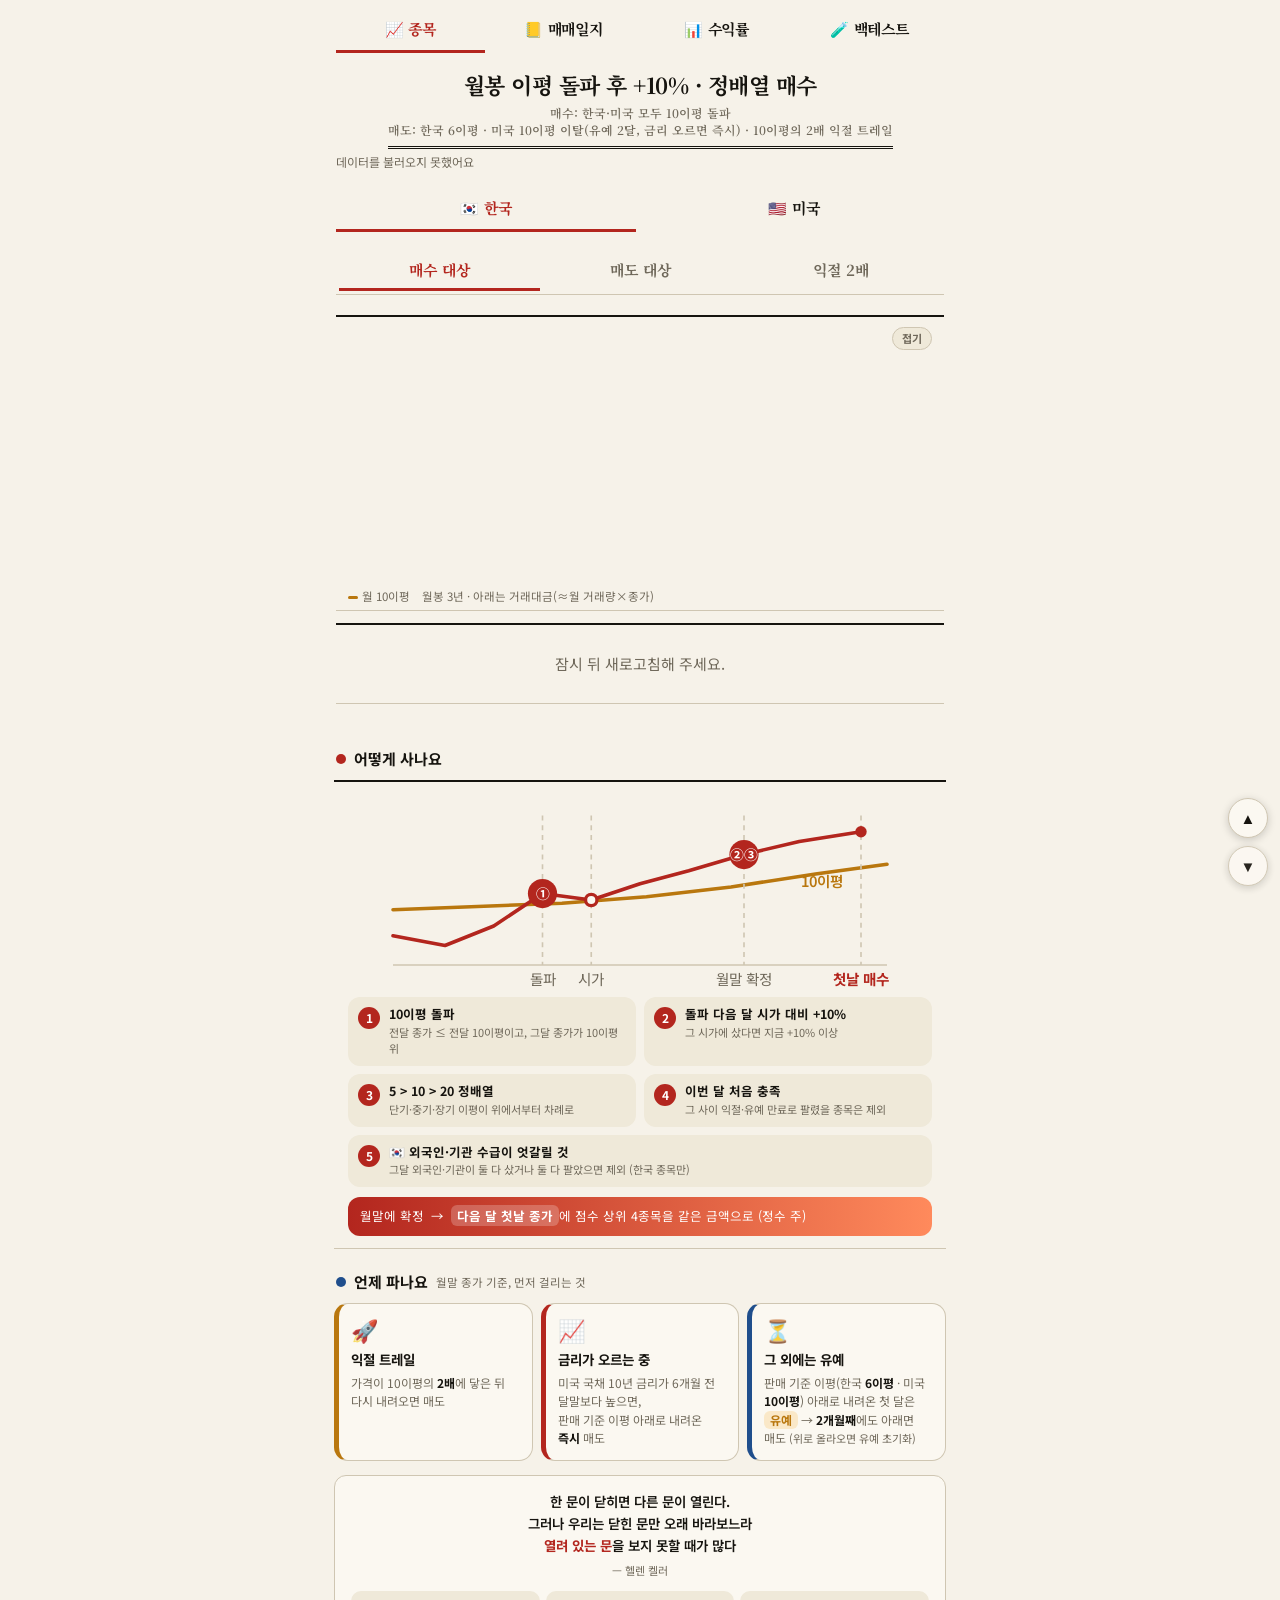
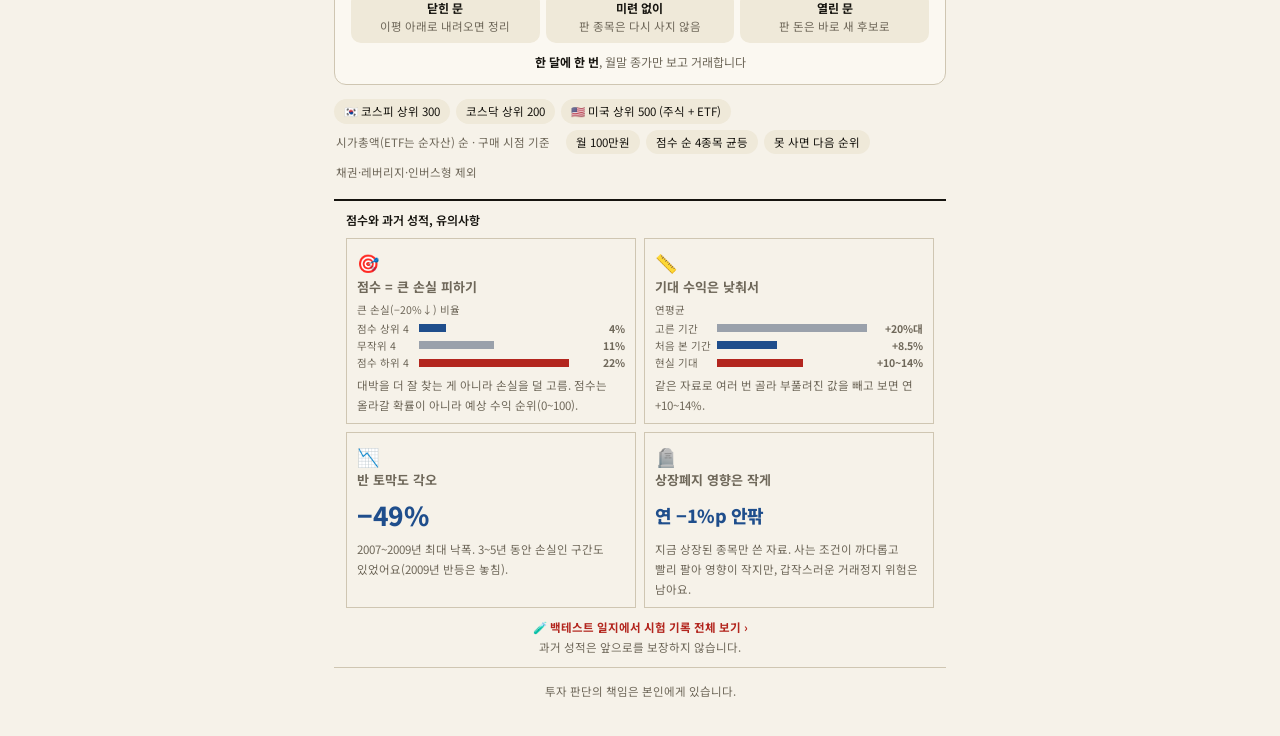
==== commit 87a3eff9: "미국 ETF 386개를 대상에 포함(채권형·레버리지·인버스·변동성 제외, 순자산을 시총처럼 순위에 합침) Co-Authored-By: Claude Sonnet 5.5 <norepl" ====
--- a/index.html
+++ b/index.html
@@ -3,6 +3,7 @@
 <head>
 <meta charset="utf-8">
 <meta name="viewport" content="width=device-width,initial-scale=1">
+<meta name="robots" content="noindex,nofollow,noarchive,nosnippet">
 <title>월봉 이평 돌파 후 +10%·정배열 매수 · 매수 10이평, 매도 한국 6이평/미국 10이평</title>
 <meta name="description" content="한국·미국 주식: 월봉 10이평 돌파 후 돌파 다음 달 시가 대비 +10% 이상이고 5>10>20 정배열이면 매수, 판매 기준 이평(한국 6이평 · 미국 10이평) 아래 2개월째 매도">
 <style>
@@ -153,7 +154,7 @@
 .dq .mo{margin-top:10px;text-align:center;font-size:12px;color:var(--mut)}
 .dq .mo b{color:var(--fg)}
 </style>
-<link rel="stylesheet" href="theme.css?v=1127k">
+<link rel="stylesheet" href="theme.css?v=1127m">
 </head>
 <body>
 <main>
@@ -212,7 +213,7 @@
       <div class="pts"><div class="pt"><b>닫힌 문</b>이평 아래로 내려오면 정리</div><div class="pt"><b>미련 없이</b>판 종목은 다시 사지 않음</div><div class="pt"><b>열린 문</b>판 돈은 바로 새 후보로</div></div>
       <div class="mo"><b>한 달에 한 번</b>, 월말 종가만 보고 거래합니다</div></div>
     <div class="inf-chips">
-      <span>🇰🇷 코스피 상위 300</span><span>코스닥 상위 200</span><span>🇺🇸 미국 상위 500</span><span class="mut">시가총액 순 · 구매 시점 기준</span>
+      <span>🇰🇷 코스피 상위 300</span><span>코스닥 상위 200</span><span>🇺🇸 미국 상위 500 (주식 + ETF)</span><span class="mut">시가총액(ETF는 순자산) 순 · 구매 시점 기준</span>
       <span>월 100만원</span><span>점수 순 4종목 균등</span><span>못 사면 다음 순위</span><span class="mut">채권·레버리지·인버스형 제외</span>
     </div>
     <div class="inf-note"><div class="nt-h">점수와 과거 성적, 유의사항</div>
@@ -260,7 +261,7 @@
   var nb = 0, ns = 0, ny = 0, nt = 0;
   rows.forEach(function (r) { if (r['신호'] === '확인') nb++; else if (r['신호'] === '매도') ns++; else if (r['신호'] === '유예') ny++; else if (r['신호'] === '익절') nt++; });
   document.getElementById('hint').textContent = S === '매수'
-    ? '월봉 10이평을 돌파한 뒤, 돌파 다음 달 시가보다 +10% 이상 올랐고 5>10>20 이평 정배열인 종목(이번 달 처음 조건을 채운 종목, 점수 높은 순). 이번 달 말에 확정되면 다음 달 첫날 종가에 삽니다.'
+    ? '월봉 10이평을 돌파한 뒤, 돌파 다음 달 시가보다 +10% 이상 올랐고 5>10>20 이평 정배열인 종목(이번 달 처음 조건을 채운 종목, 점수 높은 순). 이번 달 말에 확정되면 다음 달 첫날 종가에 삽니다. 한국 종목은 그달 외국인·기관 수급이 같은 방향(둘 다 순매수 또는 둘 다 순매도)이면 후보에서 빠집니다.'
     : S === '익절'
     ? '월봉 종가가 10이평의 2배 이상까지 오른 종목(도달)과, 직전 달 2배 선 위에 있다가 이번 달 그 아래로 내려온 종목(하락). 산 종목이 2배 선에 한 번 닿은 뒤 처음 그 선 아래로 내려오면 월말에 익절 매도합니다(보유 기준 규칙을 시장 전체에 적용한 목록).'
     : '판매 기준 이평(한국 6이평 · 미국 10이평) 아래로 내려온 뒤 2개월째에도 아래면 매도(국채 10년 금리가 오르는 중이면 내려온 즉시 매도). 첫 달은 유예.';
@@ -642,7 +643,7 @@
   var bar = function (x, m) { var w = Math.min(50, Math.abs(x) / m * 50); return '<div class="tr-bar"><i class="' + (x >= 0 ? 'pos' : 'neg') + '" style="width:' + w + '%"></i></div>'; };
   var total = e.score - Math.round(e.base);
   var h = '<h2>' + esc(r['이름']) + ' · ' + e.score + '점은 왜?</h2>'
-    + '<div class="sc-sub" style="color:var(--fg);background:var(--chip);border-radius:8px;padding:8px 10px"><b>참고용입니다.</b> 점수는 돌파한 달 시점의 "예상 수익의 순위"이며 올라갈 확률이 아닙니다. 과거 시험에서 점수 상위를 고른 결과가 무작위와 뚜렷하게 구분되지 않는 경우가 많았고(시장·기간에 따라 다름), 상장폐지 종목이 빠진 자료라 과거 성적이 유리하게 나왔을 수 있으며 앞으로를 보장하지 않습니다.</div><div class="sc-sub">평범한 신호의 점수(기준)에서 시작해, 항목마다 점수를 올리고 내려서 최종 점수가 됩니다. 아래 숫자가 <b>그 항목이 점수를 몇 점 올리거나 내렸는지</b>예요. 항목을 눌러 펼쳐 보세요.</div>'
+    + '<div class="sc-sub" style="color:var(--fg);background:var(--chip);border-radius:8px;padding:8px 10px"><b>참고용입니다.</b> 점수는 돌파한 달 시점의 "예상 수익의 순위"이며 올라갈 확률이 아닙니다. 백테스트에서 점수 상위 4는 같은 날 지수보다 연 약 +4%p 나았는데, 대박을 더 잘 찾아서가 아니라 −20% 이하 큰 손실을 무작위의 0.42배로 피해서였어요. 다만 성적은 소수의 대박 거래에 크게 기대고, 상장폐지 종목이 빠진 자료(영향은 연 1%p 안팎)라 앞으로를 보장하지 않습니다.</div><div class="sc-sub">평범한 신호의 점수(기준)에서 시작해, 항목마다 점수를 올리고 내려서 최종 점수가 됩니다. 아래 숫자가 <b>그 항목이 점수를 몇 점 올리거나 내렸는지</b>예요. 항목을 눌러 펼쳐 보세요.</div>'
     + '<div class="tr-root"><span class="big">' + e.score + '점</span><span>= 기본점수 ' + Math.round(e.base) + '점 ' + (total >= 0 ? '+ ' : '− ') + Math.abs(total) + '점<br><span class="meta">학습 때 신호 중 상위 ' + Math.max(1, 100 - e.score) + '%</span></span></div>'
     + '<div class="tr-kids">'
     + '<div class="tr-node"><div class="tr-base"><span><b>기본점수</b> <span class="meta">(평균적인 매수 신호, 예측 수익 ' + sgn(e.b) + '%)</span></span><b>' + Math.round(e.base) + '점</b></div></div>';
@@ -684,6 +685,6 @@
 });
 </script>
 <script src="tidy.js"></script>
-<script src="fab.js?v=1127k"></script>
+<script src="fab.js?v=1127m"></script>
 </body>
 </html>
--- a/theme.css
+++ b/theme.css
@@ -42,3 +42,4 @@
 #start-card{border-top:none !important}   /* 거래내역 보기 탭 바로 아래 굵은 검은 줄 없앰 */
 .jf-c,#amt-card,#pane-log .nav,#sum-card,#hold-panel,#sold-list{border-top:none !important}   /* 매매방법·거래내역·매도 거래 내역 화면의 굵은 검은 줄 없앰(탭 밑줄·제목 줄은 유지) */
 .navtabs ~ h1{margin-top:-2px !important;padding-bottom:13px !important}   /* 제목을 위 탭 줄과 아래 이중 줄 사이 가운데에 */
+.jf-foot{margin:8px 0 0 !important;padding-bottom:8px !important}   /* 맨 아래 문구를 위 줄과 아래 줄 사이 가운데로 */
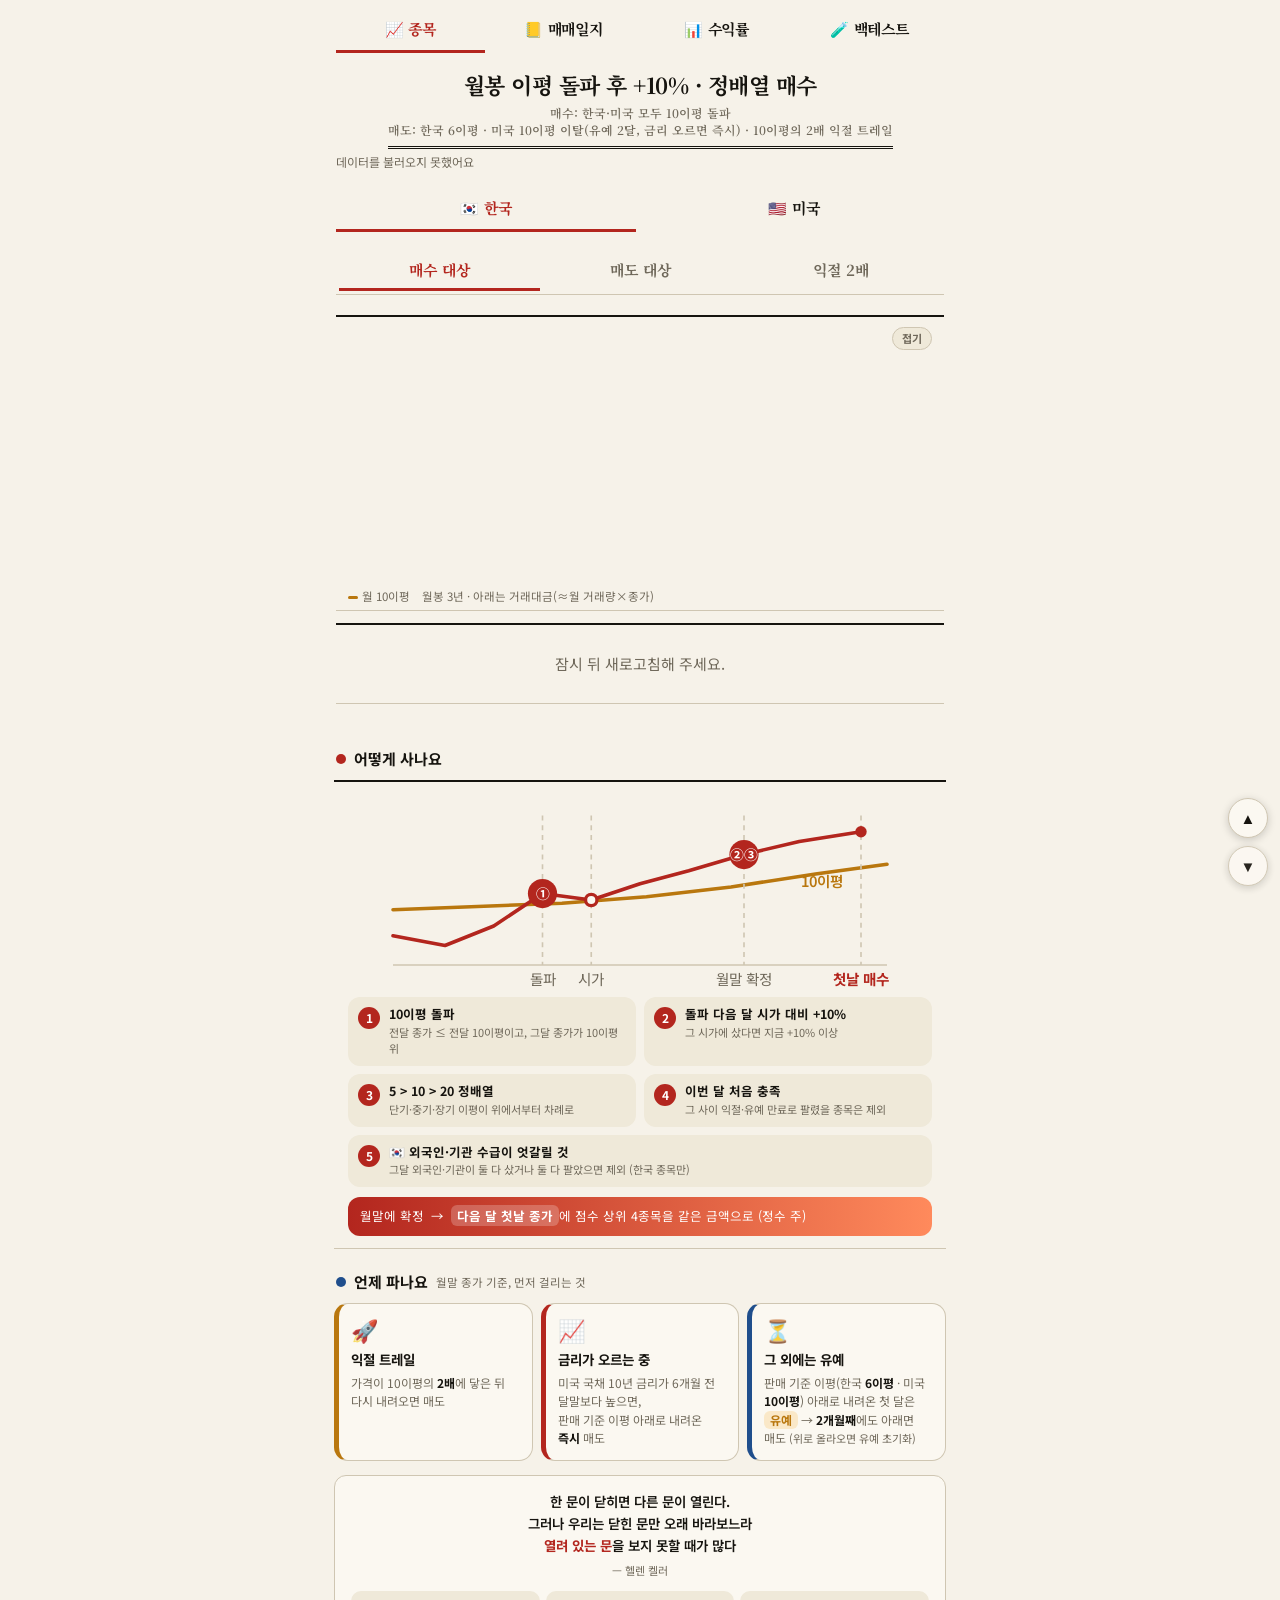
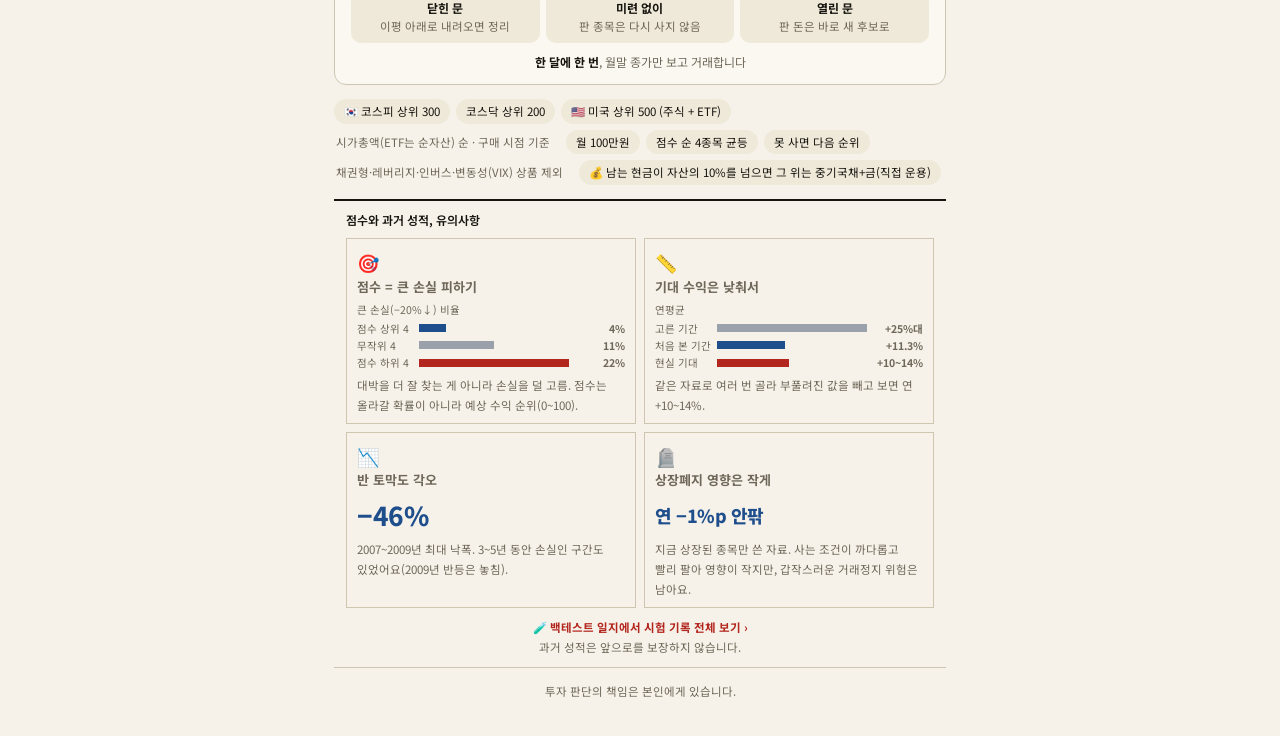
==== commit e5e6d088: "문구·인포그래픽 점검: 기대 수익 카드(+25%대·+11.3%)·낙폭 −46%, 제외 대상(변동성 상품), 현금 10% 규칙, 일지 세금(종합과세 5월)·수급 규칙 설명, 백테스트" ====
--- a/index.html
+++ b/index.html
@@ -214,7 +214,7 @@
       <div class="mo"><b>한 달에 한 번</b>, 월말 종가만 보고 거래합니다</div></div>
     <div class="inf-chips">
       <span>🇰🇷 코스피 상위 300</span><span>코스닥 상위 200</span><span>🇺🇸 미국 상위 500 (주식 + ETF)</span><span class="mut">시가총액(ETF는 순자산) 순 · 구매 시점 기준</span>
-      <span>월 100만원</span><span>점수 순 4종목 균등</span><span>못 사면 다음 순위</span><span class="mut">채권·레버리지·인버스형 제외</span>
+      <span>월 100만원</span><span>점수 순 4종목 균등</span><span>못 사면 다음 순위</span><span class="mut">채권형·레버리지·인버스·변동성(VIX) 상품 제외</span><span>💰 남는 현금이 자산의 10%를 넘으면 그 위는 중기국채+금(직접 운용)</span>
     </div>
     <div class="inf-note"><div class="nt-h">점수와 과거 성적, 유의사항</div>
       <div class="nt-g">
@@ -222,10 +222,10 @@
           <div class="nt-b"><span>큰 손실(−20%↓) 비율</span><div class="nt-r"><em>점수 상위 4</em><i style="width:18%;background:var(--sell)"></i><b>4%</b></div><div class="nt-r"><em>무작위 4</em><i style="width:50%;background:#9aa1ab"></i><b>11%</b></div><div class="nt-r"><em>점수 하위 4</em><i style="width:100%;background:var(--buy)"></i><b>22%</b></div></div>
           <p>대박을 더 잘 찾는 게 아니라 손실을 덜 고름. 점수는 올라갈 확률이 아니라 예상 수익 순위(0~100).</p></div>
         <div class="nt-c"><div class="nt-i">📏</div><strong>기대 수익은 낮춰서</strong>
-          <div class="nt-b"><span>연평균</span><div class="nt-r"><em>고른 기간</em><i style="width:100%;background:#9aa1ab"></i><b>+20%대</b></div><div class="nt-r"><em>처음 본 기간</em><i style="width:40%;background:var(--sell)"></i><b>+8.5%</b></div><div class="nt-r"><em>현실 기대</em><i style="width:57%;background:var(--acc)"></i><b>+10~14%</b></div></div>
+          <div class="nt-b"><span>연평균</span><div class="nt-r"><em>고른 기간</em><i style="width:100%;background:#9aa1ab"></i><b>+25%대</b></div><div class="nt-r"><em>처음 본 기간</em><i style="width:45%;background:var(--sell)"></i><b>+11.3%</b></div><div class="nt-r"><em>현실 기대</em><i style="width:48%;background:var(--acc)"></i><b>+10~14%</b></div></div>
           <p>같은 자료로 여러 번 골라 부풀려진 값을 빼고 보면 연 +10~14%.</p></div>
         <div class="nt-c"><div class="nt-i">📉</div><strong>반 토막도 각오</strong>
-          <div class="nt-big">−49%</div>
+          <div class="nt-big">−46%</div>
           <p>2007~2009년 최대 낙폭. 3~5년 동안 손실인 구간도 있었어요(2009년 반등은 놓침).</p></div>
         <div class="nt-c"><div class="nt-i">🪦</div><strong>상장폐지 영향은 작게</strong>
           <div class="nt-big sm">연 −1%p 안팎</div>
@@ -296,7 +296,7 @@
     var scHtml = S === '매수' && sc != null ? '<span class="score ' + (sc >= 70 ? 'hi' : sc >= 40 ? 'md' : '') + '">' + sc + '</span>' : '';
     return '<div class="row' + (SEL && SEL['코드'] === r['코드'] && SEL['시장'] === r['시장'] ? ' sel' : '') + '" data-i="' + i + '"><div class="rk">' + (i + 1) + '</div><div>' +
       '<div class="nm">' + esc(r['이름']) + '<span class="cd">' + esc(r['코드']) + '</span>' + tag + '</div>' +
-      '<div class="meta">' + mk + '시총 ' + cap(r) + '</div></div>' +
+      '<div class="meta">' + mk + '시총 ' + cap(r) + (r['배당률'] !== '' && r['배당률'] != null && +r['배당률'] > 0 ? ' · 배당 ' + (+r['배당률']).toFixed(2) + '%' : '') + '</div></div>' +
       '<div class="r"><div class="r-v"><div class="px">' + px(r, kr) + '</div>' +
       '<div class="meta gap ' + cls + '">' + (S === '익절' ? '10이평의 ×' + (+r['배율']).toFixed(2) + (r['익절상태'] === '하락' ? ' (직전 달)' : '') : gl + (g > 0 ? '+' : '') + g.toFixed(1) + '%') + '</div></div>' + scHtml + '</div></div>';
   }).join('');
